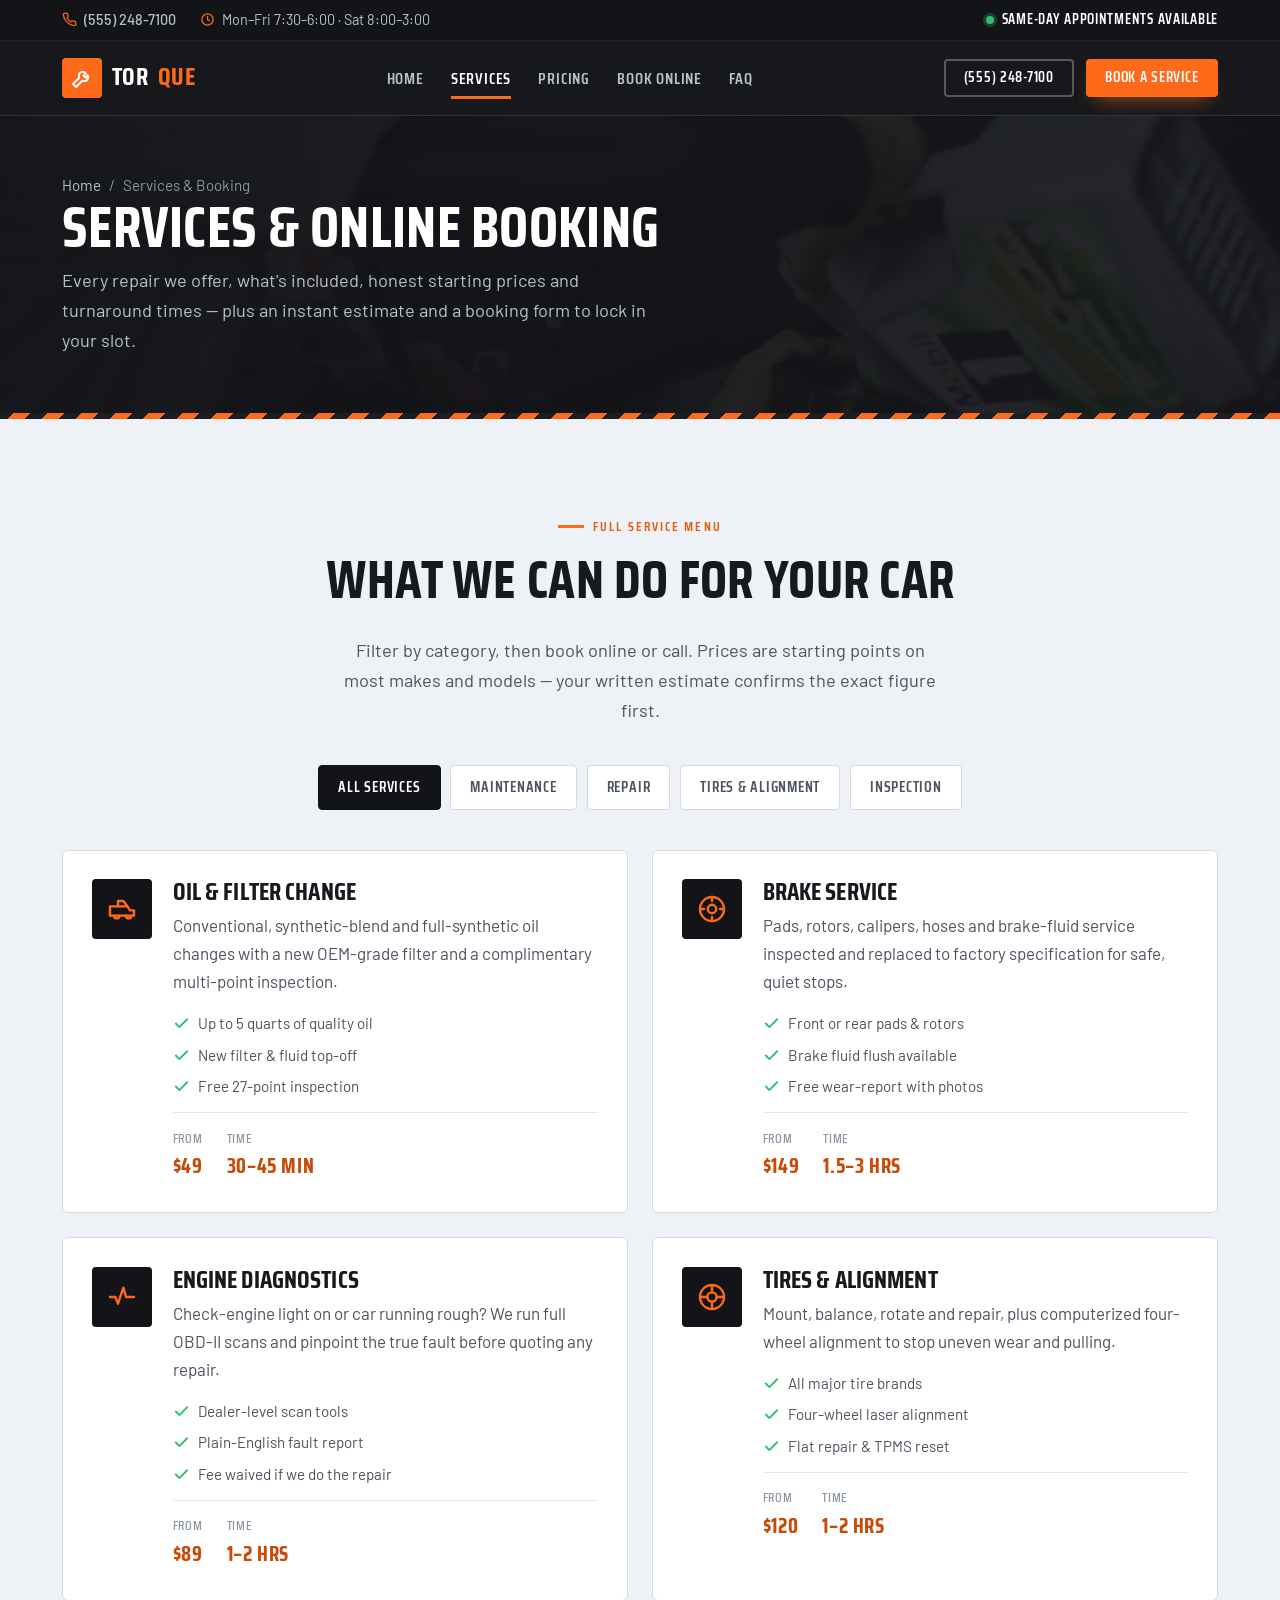
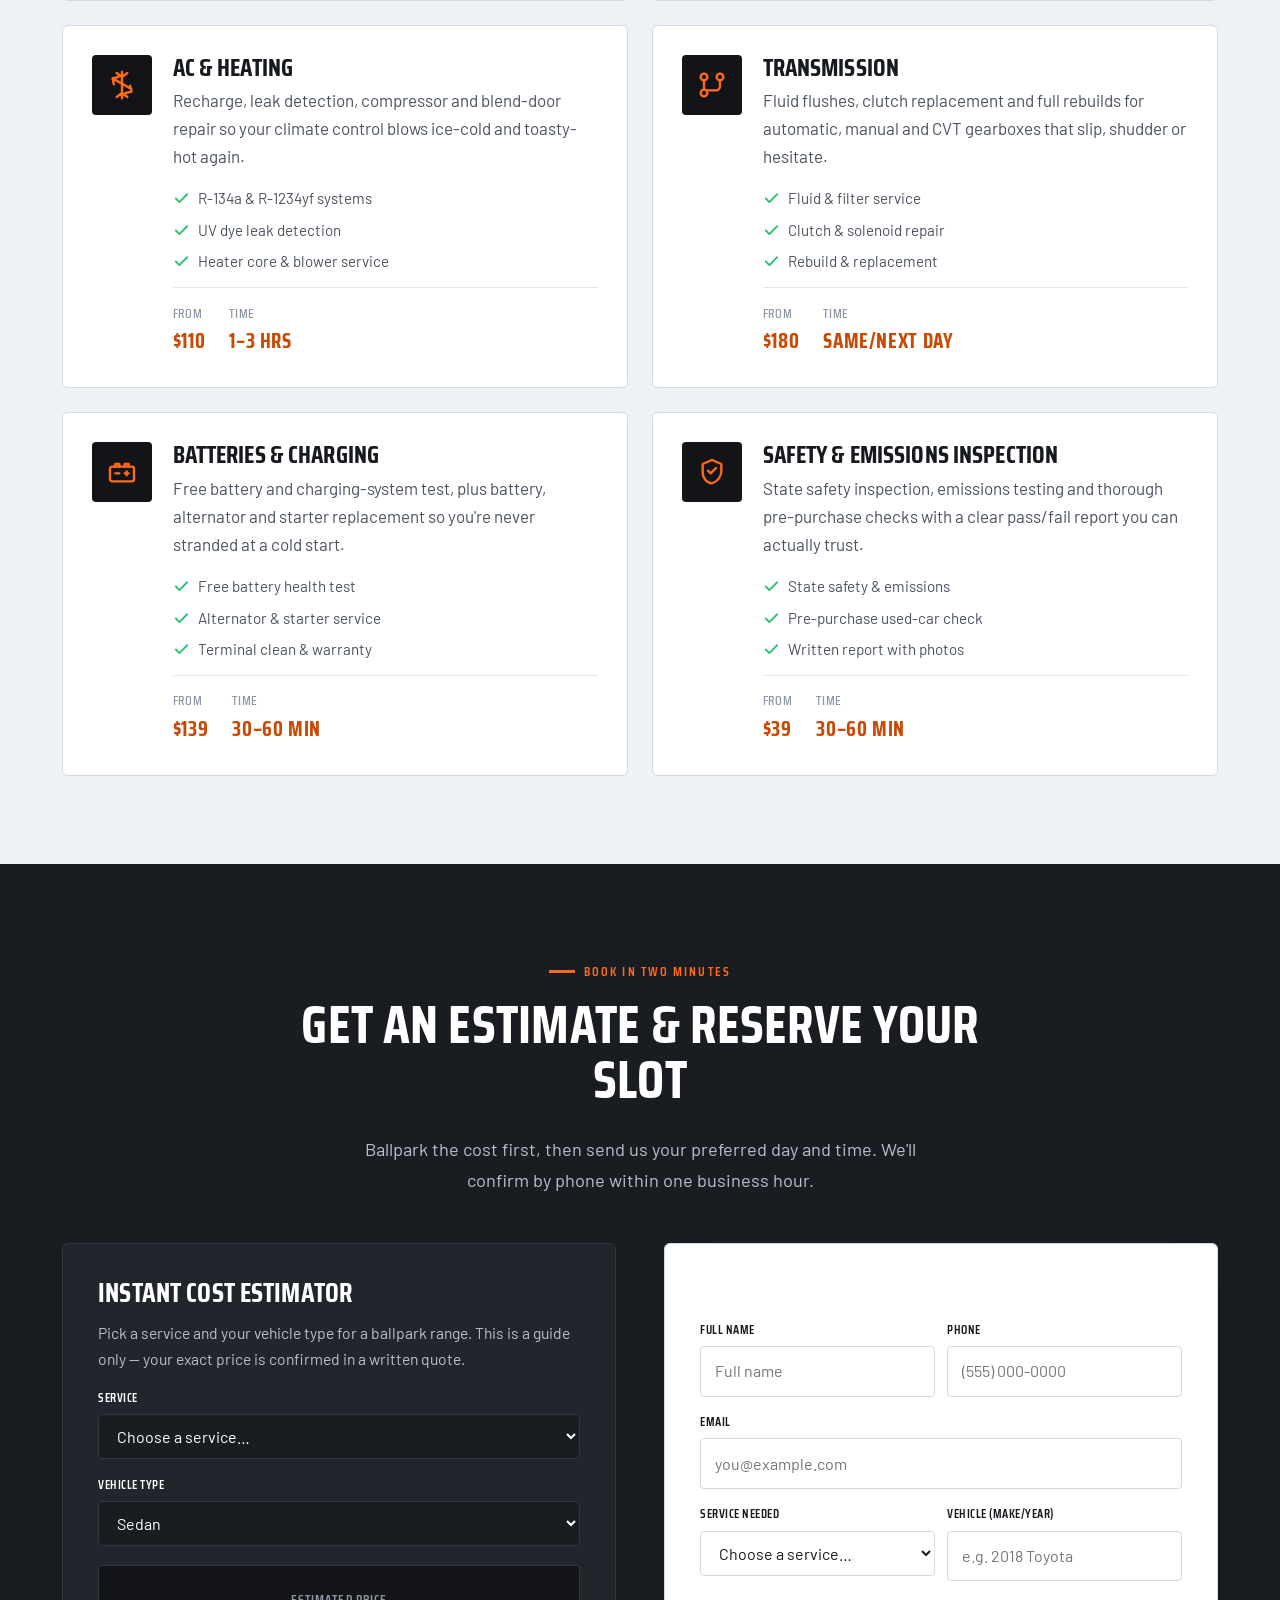
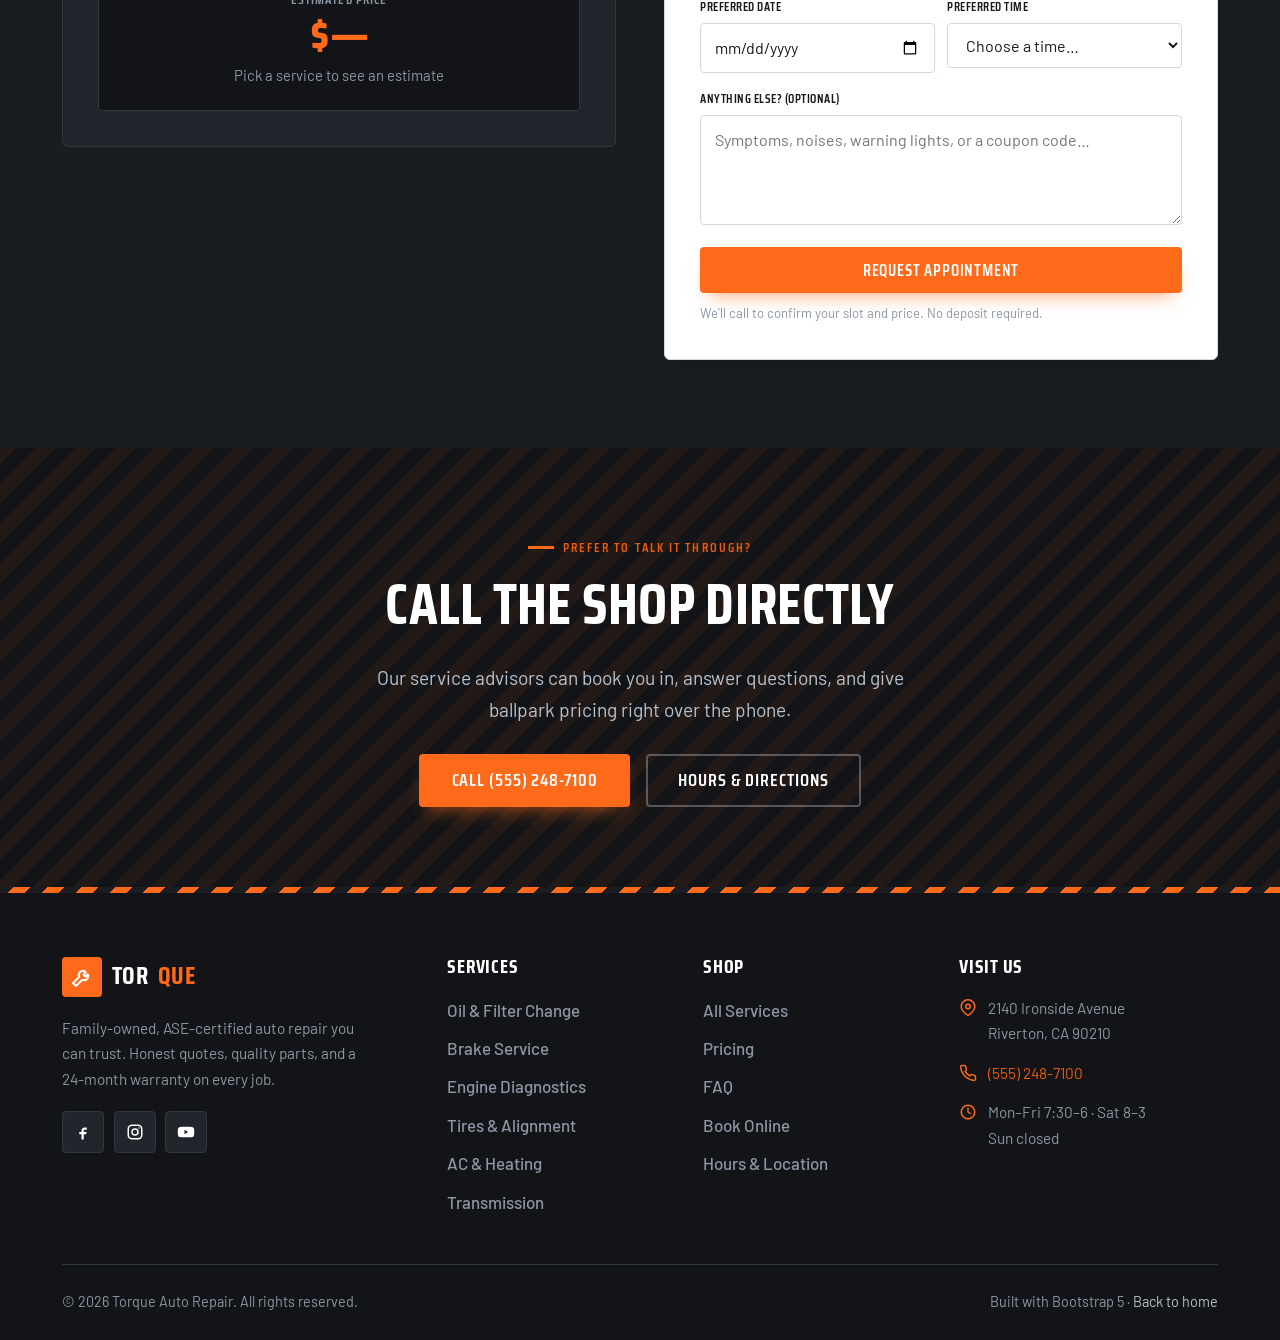
==== services.html @ 4310100d "template only" ====
<!doctype html>
<html lang="en">

<head>
  <script>document.documentElement.classList.add('js')</script>
  <meta charset="utf-8">
  <meta name="viewport" content="width=device-width, initial-scale=1">
  <title>Services &amp; Booking — Torque Auto Repair Template</title>
  <meta name="description"
    content="Detailed auto repair services, transparent starting prices and turnaround times, an instant cost estimator, and an online appointment booking form — the Torque Bootstrap 5 template services page.">
  <link rel="preconnect" href="https://fonts.googleapis.com">
  <link rel="preconnect" href="https://fonts.gstatic.com" crossorigin>
  <link
    href="https://fonts.googleapis.com/css2?family=Saira+Condensed:wght@500;600;700&family=Barlow:wght@400;500;600;700&display=swap"
    rel="stylesheet">
  <link rel="stylesheet" href="css/vendor/bootstrap.min.css">
  <link rel="stylesheet" href="css/style.css">
</head>

<body>
  <a class="tq-skip" href="#main">Skip to content</a>

  <!-- ============ TOP BAR ============ -->
  <div class="tq-topbar">
    <div class="container">
      <ul class="tq-topbar-list">
        <li>
          <svg viewBox="0 0 24 24" fill="none" stroke="currentColor" stroke-width="2" stroke-linecap="round"
            stroke-linejoin="round" aria-hidden="true">
            <path
              d="M22 16.92v3a2 2 0 0 1-2.18 2 19.79 19.79 0 0 1-8.63-3.07 19.5 19.5 0 0 1-6-6 19.79 19.79 0 0 1-3.07-8.67A2 2 0 0 1 4.11 2h3a2 2 0 0 1 2 1.72c.13.96.36 1.9.7 2.81a2 2 0 0 1-.45 2.11L8.09 9.91a16 16 0 0 0 6 6l1.27-1.27a2 2 0 0 1 2.11-.45c.9.34 1.85.57 2.81.7A2 2 0 0 1 22 16.92z" />
          </svg>
          <a href="tel:+15552487100">(555) 248-7100</a>
        </li>
        <li class="tq-topbar-hide">
          <svg viewBox="0 0 24 24" fill="none" stroke="currentColor" stroke-width="2" stroke-linecap="round"
            stroke-linejoin="round" aria-hidden="true">
            <circle cx="12" cy="12" r="9" />
            <path d="M12 7v5l3 2" />
          </svg>
          Mon–Fri 7:30–6:00 · Sat 8:00–3:00
        </li>
      </ul>
      <span class="tq-sameday"><span class="dot" aria-hidden="true"></span> Same-day appointments available</span>
    </div>
  </div>

  <!-- ============ NAVBAR ============ -->
  <header>
    <nav class="tq-nav" aria-label="Primary">
      <div class="container">
        <a class="tq-brand" href="index.html" aria-label="Torque Auto Repair — home">
          <span class="tq-brand-mark" aria-hidden="true">
            <svg viewBox="0 0 24 24" fill="none" stroke="currentColor" stroke-width="2" stroke-linecap="round"
              stroke-linejoin="round">
              <path d="M14.7 6.3a4 4 0 0 0-5.4 5.4L3 18l3 3 6.3-6.3a4 4 0 0 0 5.4-5.4l-2.3 2.3-2-2 2.3-2.3z" />
            </svg>
          </span>
          Tor<b>que</b>
        </a>

        <ul class="tq-nav-links tq-nav-desktop" role="list">
          <li><a href="index.html">Home</a></li>
          <li><a href="services.html" class="active">Services</a></li>
          <li><a href="index.html#pricing">Pricing</a></li>
          <li><a href="#book">Book Online</a></li>
          <li><a href="index.html#faq">FAQ</a></li>
        </ul>

        <div class="tq-nav-cta tq-nav-desktop">
          <a href="tel:+15552487100" class="tq-btn tq-btn--ghost tq-btn--sm">(555) 248-7100</a>
          <a href="#book" class="tq-btn tq-btn--accent tq-btn--sm">Book a Service</a>
        </div>

        <button class="tq-burger" aria-label="Open menu" aria-expanded="false" aria-controls="tqMobile">
          <span></span><span></span><span></span>
        </button>
      </div>
    </nav>
  </header>

  <div class="tq-overlay" aria-hidden="true"></div>
  <nav class="tq-mobile" id="tqMobile" aria-label="Mobile">
    <button class="tq-mobile-close" aria-label="Close menu">&times;</button>
    <a href="index.html">Home</a>
    <a href="services.html">Services</a>
    <a href="index.html#pricing">Pricing</a>
    <a href="#book">Book Online</a>
    <a href="index.html#faq">FAQ</a>
    <a href="#book" class="tq-btn tq-btn--accent tq-btn--block">Book a Service</a>
    <a href="tel:+15552487100" class="tq-btn tq-btn--ghost tq-btn--block">(555) 248-7100</a>
  </nav>

  <main id="main">

    <!-- ============ PAGE BANNER ============ -->
    <section class="tq-banner">
      <div class="tq-banner-bg">
        <img src="img/banner-bay.jpg" alt="Row of cars raised on hydraulic lifts inside a busy auto repair service bay"
          width="1600" height="620" fetchpriority="high">
      </div>
      <div class="container">
        <nav class="tq-crumbs" aria-label="Breadcrumb">
          <a href="index.html">Home</a> <span aria-hidden="true">/</span> <span>Services &amp; Booking</span>
        </nav>
        <h1>Services &amp; online booking</h1>
        <p class="tq-lead" style="color:var(--tq-steel-2);margin:0;">Every repair we offer, what's included, honest
          starting prices and turnaround times — plus an instant estimate and a booking form to lock in your slot.</p>
      </div>
    </section>
    <div class="tq-hazard-thin" role="presentation"></div>

    <!-- ============ DETAILED SERVICES ============ -->
    <section class="tq-section tq-light">
      <div class="container">
        <div class="tq-shead tq-shead--center tq-reveal" style="margin-bottom:2.5rem;">
          <span class="tq-eyebrow tq-eyebrow--center">Full service menu</span>
          <h2 class="tq-h2">What we can do for your car</h2>
          <p class="tq-lead" style="margin-inline:auto;">Filter by category, then book online or call. Prices are
            starting points on most makes and models — your written estimate confirms the exact figure first.</p>
        </div>

        <!-- Filter tabs -->
        <div class="tq-filter" data-filter role="tablist" aria-label="Filter services by category">
          <button class="tq-filter-btn active" data-cat="all" aria-pressed="true">All services</button>
          <button class="tq-filter-btn" data-cat="maintenance" aria-pressed="false">Maintenance</button>
          <button class="tq-filter-btn" data-cat="repair" aria-pressed="false">Repair</button>
          <button class="tq-filter-btn" data-cat="tires" aria-pressed="false">Tires &amp; alignment</button>
          <button class="tq-filter-btn" data-cat="inspection" aria-pressed="false">Inspection</button>
        </div>

        <div class="tq-svc-detail">
          <!-- Oil change -->
          <article class="tq-svc-detail-card tq-service-item tq-reveal" data-cat="maintenance">
            <div class="ico"><svg viewBox="0 0 24 24" fill="none" stroke="currentColor" stroke-width="1.8"
                stroke-linecap="round" stroke-linejoin="round" aria-hidden="true">
                <path d="M3 10h13l2 3h3v4H3z" />
                <path d="M6 17a2 2 0 1 0 4 0M15 17a2 2 0 1 0 4 0" />
                <path d="M9 10V6h4l3 4" />
              </svg></div>
            <div>
              <h3>Oil &amp; Filter Change</h3>
              <p>Conventional, synthetic-blend and full-synthetic oil changes with a new OEM-grade filter and a
                complimentary multi-point inspection.</p>
              <ul>
                <li><svg viewBox="0 0 24 24" fill="none" stroke="currentColor" stroke-width="2.6" stroke-linecap="round"
                    stroke-linejoin="round" aria-hidden="true">
                    <path d="M20 6 9 17l-5-5" />
                  </svg>Up to 5 quarts of quality oil</li>
                <li><svg viewBox="0 0 24 24" fill="none" stroke="currentColor" stroke-width="2.6" stroke-linecap="round"
                    stroke-linejoin="round" aria-hidden="true">
                    <path d="M20 6 9 17l-5-5" />
                  </svg>New filter &amp; fluid top-off</li>
                <li><svg viewBox="0 0 24 24" fill="none" stroke="currentColor" stroke-width="2.6" stroke-linecap="round"
                    stroke-linejoin="round" aria-hidden="true">
                    <path d="M20 6 9 17l-5-5" />
                  </svg>Free 27-point inspection</li>
              </ul>
              <div class="tq-svc-meta">
                <div>From <b>$49</b></div>
                <div>Time <b>30–45 min</b></div>
              </div>
            </div>
          </article>

          <!-- Brakes -->
          <article class="tq-svc-detail-card tq-service-item tq-reveal d1" data-cat="repair">
            <div class="ico"><svg viewBox="0 0 24 24" fill="none" stroke="currentColor" stroke-width="1.8"
                stroke-linecap="round" stroke-linejoin="round" aria-hidden="true">
                <circle cx="12" cy="12" r="9" />
                <circle cx="12" cy="12" r="3.2" />
                <path d="M12 3v3M12 18v3M3 12h3M18 12h3" />
              </svg></div>
            <div>
              <h3>Brake Service</h3>
              <p>Pads, rotors, calipers, hoses and brake-fluid service inspected and replaced to factory specification
                for safe, quiet stops.</p>
              <ul>
                <li><svg viewBox="0 0 24 24" fill="none" stroke="currentColor" stroke-width="2.6" stroke-linecap="round"
                    stroke-linejoin="round" aria-hidden="true">
                    <path d="M20 6 9 17l-5-5" />
                  </svg>Front or rear pads &amp; rotors</li>
                <li><svg viewBox="0 0 24 24" fill="none" stroke="currentColor" stroke-width="2.6" stroke-linecap="round"
                    stroke-linejoin="round" aria-hidden="true">
                    <path d="M20 6 9 17l-5-5" />
                  </svg>Brake fluid flush available</li>
                <li><svg viewBox="0 0 24 24" fill="none" stroke="currentColor" stroke-width="2.6" stroke-linecap="round"
                    stroke-linejoin="round" aria-hidden="true">
                    <path d="M20 6 9 17l-5-5" />
                  </svg>Free wear-report with photos</li>
              </ul>
              <div class="tq-svc-meta">
                <div>From <b>$149</b></div>
                <div>Time <b>1.5–3 hrs</b></div>
              </div>
            </div>
          </article>

          <!-- Diagnostics -->
          <article class="tq-svc-detail-card tq-service-item tq-reveal d2" data-cat="repair">
            <div class="ico"><svg viewBox="0 0 24 24" fill="none" stroke="currentColor" stroke-width="1.8"
                stroke-linecap="round" stroke-linejoin="round" aria-hidden="true">
                <path d="M3 12h4l2 5 4-12 2 7h6" />
              </svg></div>
            <div>
              <h3>Engine Diagnostics</h3>
              <p>Check-engine light on or car running rough? We run full OBD-II scans and pinpoint the true fault before
                quoting any repair.</p>
              <ul>
                <li><svg viewBox="0 0 24 24" fill="none" stroke="currentColor" stroke-width="2.6" stroke-linecap="round"
                    stroke-linejoin="round" aria-hidden="true">
                    <path d="M20 6 9 17l-5-5" />
                  </svg>Dealer-level scan tools</li>
                <li><svg viewBox="0 0 24 24" fill="none" stroke="currentColor" stroke-width="2.6" stroke-linecap="round"
                    stroke-linejoin="round" aria-hidden="true">
                    <path d="M20 6 9 17l-5-5" />
                  </svg>Plain-English fault report</li>
                <li><svg viewBox="0 0 24 24" fill="none" stroke="currentColor" stroke-width="2.6" stroke-linecap="round"
                    stroke-linejoin="round" aria-hidden="true">
                    <path d="M20 6 9 17l-5-5" />
                  </svg>Fee waived if we do the repair</li>
              </ul>
              <div class="tq-svc-meta">
                <div>From <b>$89</b></div>
                <div>Time <b>1–2 hrs</b></div>
              </div>
            </div>
          </article>

          <!-- Tires -->
          <article class="tq-svc-detail-card tq-service-item tq-reveal d3" data-cat="tires">
            <div class="ico"><svg viewBox="0 0 24 24" fill="none" stroke="currentColor" stroke-width="1.8"
                stroke-linecap="round" stroke-linejoin="round" aria-hidden="true">
                <circle cx="12" cy="12" r="9" />
                <circle cx="12" cy="12" r="3.5" />
                <path d="M12 3.5v5M12 15.5v5M3.5 12h5M15.5 12h5" />
              </svg></div>
            <div>
              <h3>Tires &amp; Alignment</h3>
              <p>Mount, balance, rotate and repair, plus computerized four-wheel alignment to stop uneven wear and
                pulling.</p>
              <ul>
                <li><svg viewBox="0 0 24 24" fill="none" stroke="currentColor" stroke-width="2.6" stroke-linecap="round"
                    stroke-linejoin="round" aria-hidden="true">
                    <path d="M20 6 9 17l-5-5" />
                  </svg>All major tire brands</li>
                <li><svg viewBox="0 0 24 24" fill="none" stroke="currentColor" stroke-width="2.6" stroke-linecap="round"
                    stroke-linejoin="round" aria-hidden="true">
                    <path d="M20 6 9 17l-5-5" />
                  </svg>Four-wheel laser alignment</li>
                <li><svg viewBox="0 0 24 24" fill="none" stroke="currentColor" stroke-width="2.6" stroke-linecap="round"
                    stroke-linejoin="round" aria-hidden="true">
                    <path d="M20 6 9 17l-5-5" />
                  </svg>Flat repair &amp; TPMS reset</li>
              </ul>
              <div class="tq-svc-meta">
                <div>From <b>$120</b></div>
                <div>Time <b>1–2 hrs</b></div>
              </div>
            </div>
          </article>

          <!-- AC -->
          <article class="tq-svc-detail-card tq-service-item tq-reveal" data-cat="repair">
            <div class="ico"><svg viewBox="0 0 24 24" fill="none" stroke="currentColor" stroke-width="1.8"
                stroke-linecap="round" stroke-linejoin="round" aria-hidden="true">
                <path
                  d="M12 2v20M12 6l4-3M12 6L8 3M12 18l4 3M12 18l-4 3M4.9 7l14.2 8M4.9 7l1 4.5M4.9 7l4.4-1M19.1 17l-1-4.5M19.1 17l-4.4 1" />
              </svg></div>
            <div>
              <h3>AC &amp; Heating</h3>
              <p>Recharge, leak detection, compressor and blend-door repair so your climate control blows ice-cold and
                toasty-hot again.</p>
              <ul>
                <li><svg viewBox="0 0 24 24" fill="none" stroke="currentColor" stroke-width="2.6" stroke-linecap="round"
                    stroke-linejoin="round" aria-hidden="true">
                    <path d="M20 6 9 17l-5-5" />
                  </svg>R-134a &amp; R-1234yf systems</li>
                <li><svg viewBox="0 0 24 24" fill="none" stroke="currentColor" stroke-width="2.6" stroke-linecap="round"
                    stroke-linejoin="round" aria-hidden="true">
                    <path d="M20 6 9 17l-5-5" />
                  </svg>UV dye leak detection</li>
                <li><svg viewBox="0 0 24 24" fill="none" stroke="currentColor" stroke-width="2.6" stroke-linecap="round"
                    stroke-linejoin="round" aria-hidden="true">
                    <path d="M20 6 9 17l-5-5" />
                  </svg>Heater core &amp; blower service</li>
              </ul>
              <div class="tq-svc-meta">
                <div>From <b>$110</b></div>
                <div>Time <b>1–3 hrs</b></div>
              </div>
            </div>
          </article>

          <!-- Transmission -->
          <article class="tq-svc-detail-card tq-service-item tq-reveal d1" data-cat="repair">
            <div class="ico"><svg viewBox="0 0 24 24" fill="none" stroke="currentColor" stroke-width="1.8"
                stroke-linecap="round" stroke-linejoin="round" aria-hidden="true">
                <circle cx="6" cy="6" r="2.5" />
                <circle cx="18" cy="6" r="2.5" />
                <circle cx="6" cy="18" r="2.5" />
                <path d="M6 8.5v7M18 8.5V13a3 3 0 0 1-3 3H8.5" />
              </svg></div>
            <div>
              <h3>Transmission</h3>
              <p>Fluid flushes, clutch replacement and full rebuilds for automatic, manual and CVT gearboxes that slip,
                shudder or hesitate.</p>
              <ul>
                <li><svg viewBox="0 0 24 24" fill="none" stroke="currentColor" stroke-width="2.6" stroke-linecap="round"
                    stroke-linejoin="round" aria-hidden="true">
                    <path d="M20 6 9 17l-5-5" />
                  </svg>Fluid &amp; filter service</li>
                <li><svg viewBox="0 0 24 24" fill="none" stroke="currentColor" stroke-width="2.6" stroke-linecap="round"
                    stroke-linejoin="round" aria-hidden="true">
                    <path d="M20 6 9 17l-5-5" />
                  </svg>Clutch &amp; solenoid repair</li>
                <li><svg viewBox="0 0 24 24" fill="none" stroke="currentColor" stroke-width="2.6" stroke-linecap="round"
                    stroke-linejoin="round" aria-hidden="true">
                    <path d="M20 6 9 17l-5-5" />
                  </svg>Rebuild &amp; replacement</li>
              </ul>
              <div class="tq-svc-meta">
                <div>From <b>$180</b></div>
                <div>Time <b>Same/next day</b></div>
              </div>
            </div>
          </article>

          <!-- Batteries -->
          <article class="tq-svc-detail-card tq-service-item tq-reveal d2" data-cat="maintenance">
            <div class="ico"><svg viewBox="0 0 24 24" fill="none" stroke="currentColor" stroke-width="1.8"
                stroke-linecap="round" stroke-linejoin="round" aria-hidden="true">
                <rect x="3" y="8" width="18" height="11" rx="1.5" />
                <path d="M7 8V6h3v2M14 8V6h3v2M7 13h3M15.5 11.5v3M14 13h3" />
              </svg></div>
            <div>
              <h3>Batteries &amp; Charging</h3>
              <p>Free battery and charging-system test, plus battery, alternator and starter replacement so you're never
                stranded at a cold start.</p>
              <ul>
                <li><svg viewBox="0 0 24 24" fill="none" stroke="currentColor" stroke-width="2.6" stroke-linecap="round"
                    stroke-linejoin="round" aria-hidden="true">
                    <path d="M20 6 9 17l-5-5" />
                  </svg>Free battery health test</li>
                <li><svg viewBox="0 0 24 24" fill="none" stroke="currentColor" stroke-width="2.6" stroke-linecap="round"
                    stroke-linejoin="round" aria-hidden="true">
                    <path d="M20 6 9 17l-5-5" />
                  </svg>Alternator &amp; starter service</li>
                <li><svg viewBox="0 0 24 24" fill="none" stroke="currentColor" stroke-width="2.6" stroke-linecap="round"
                    stroke-linejoin="round" aria-hidden="true">
                    <path d="M20 6 9 17l-5-5" />
                  </svg>Terminal clean &amp; warranty</li>
              </ul>
              <div class="tq-svc-meta">
                <div>From <b>$139</b></div>
                <div>Time <b>30–60 min</b></div>
              </div>
            </div>
          </article>

          <!-- Inspection -->
          <article class="tq-svc-detail-card tq-service-item tq-reveal d3" data-cat="inspection">
            <div class="ico"><svg viewBox="0 0 24 24" fill="none" stroke="currentColor" stroke-width="1.8"
                stroke-linecap="round" stroke-linejoin="round" aria-hidden="true">
                <path d="M9 11l2 2 4-4" />
                <path d="M12 3l7 3v5c0 4.5-3 8.3-7 9.5C8 20.3 5 16.5 5 12V6z" />
              </svg></div>
            <div>
              <h3>Safety &amp; Emissions Inspection</h3>
              <p>State safety inspection, emissions testing and thorough pre-purchase checks with a clear pass/fail
                report you can actually trust.</p>
              <ul>
                <li><svg viewBox="0 0 24 24" fill="none" stroke="currentColor" stroke-width="2.6" stroke-linecap="round"
                    stroke-linejoin="round" aria-hidden="true">
                    <path d="M20 6 9 17l-5-5" />
                  </svg>State safety &amp; emissions</li>
                <li><svg viewBox="0 0 24 24" fill="none" stroke="currentColor" stroke-width="2.6" stroke-linecap="round"
                    stroke-linejoin="round" aria-hidden="true">
                    <path d="M20 6 9 17l-5-5" />
                  </svg>Pre-purchase used-car check</li>
                <li><svg viewBox="0 0 24 24" fill="none" stroke="currentColor" stroke-width="2.6" stroke-linecap="round"
                    stroke-linejoin="round" aria-hidden="true">
                    <path d="M20 6 9 17l-5-5" />
                  </svg>Written report with photos</li>
              </ul>
              <div class="tq-svc-meta">
                <div>From <b>$39</b></div>
                <div>Time <b>30–60 min</b></div>
              </div>
            </div>
          </article>
        </div>
      </div>
    </section>

    <!-- ============ BOOKING + ESTIMATOR ============ -->
    <section class="tq-section tq-dark tq-carbon" id="book">
      <div class="container">
        <div class="tq-shead tq-shead--center tq-reveal" style="margin-bottom:3rem;">
          <span class="tq-eyebrow tq-eyebrow--center">Book in two minutes</span>
          <h2 class="tq-h2">Get an estimate &amp; reserve your slot</h2>
          <p class="tq-lead" style="margin-inline:auto;">Ballpark the cost first, then send us your preferred day and
            time. We'll confirm by phone within one business hour.</p>
        </div>

        <div class="tq-visit-grid" style="align-items:start;">
          <!-- Estimator -->
          <div class="tq-estimator tq-reveal" data-estimator>
            <h3 style="color:#fff;font-size:1.7rem;margin-top:0;">Instant cost estimator</h3>
            <p style="color:var(--tq-steel-2);font-size:.98rem;">Pick a service and your vehicle type for a ballpark
              range. This is a guide only — your exact price is confirmed in a written quote.</p>
            <div class="tq-field">
              <label for="est_service">Service</label>
              <select id="est_service" name="est_service">
                <option value="">Choose a service…</option>
                <option value="oil">Oil &amp; filter change</option>
                <option value="brakes">Brake service</option>
                <option value="diagnostics">Engine diagnostics</option>
                <option value="tires">Tires &amp; alignment</option>
                <option value="ac">AC &amp; heating</option>
                <option value="transmission">Transmission</option>
                <option value="battery">Battery &amp; charging</option>
                <option value="inspection">Safety inspection</option>
              </select>
            </div>
            <div class="tq-field">
              <label for="est_vehicle">Vehicle type</label>
              <select id="est_vehicle" name="est_vehicle">
                <option value="compact">Compact car</option>
                <option value="sedan" selected>Sedan</option>
                <option value="suv">SUV / crossover</option>
                <option value="truck">Truck / van</option>
                <option value="luxury">Luxury / European</option>
              </select>
            </div>
            <div class="tq-estimate-out" data-estimate-out aria-live="polite">
              <div class="lbl">Estimated price</div>
              <div class="val">$—</div>
              <small>Pick a service to see an estimate</small>
            </div>
          </div>

          <!-- Booking form -->
          <div class="tq-book-card tq-reveal d1">
            <h3 style="font-size:1.7rem;margin-top:0;">Request an appointment</h3>
            <form data-validate aria-label="Appointment booking">
              <div class="tq-field-row">
                <div class="tq-field">
                  <label for="b-name">Full name</label>
                  <input id="b-name" name="name" type="text" placeholder="Full name" required>
                  <span class="err">Please enter your name.</span>
                </div>
                <div class="tq-field">
                  <label for="b-phone">Phone</label>
                  <input id="b-phone" name="phone" type="tel" placeholder="(555) 000-0000" required>
                  <span class="err">Enter a valid phone number.</span>
                </div>
              </div>
              <div class="tq-field">
                <label for="b-email">Email</label>
                <input id="b-email" name="email" type="email" placeholder="you@example.com" required>
                <span class="err">Enter a valid email.</span>
              </div>
              <div class="tq-field-row">
                <div class="tq-field">
                  <label for="b-service">Service needed</label>
                  <select id="b-service" name="service" required>
                    <option value="">Choose a service…</option>
                    <option>Oil &amp; filter change</option>
                    <option>Brake service</option>
                    <option>Engine diagnostics</option>
                    <option>Tires &amp; alignment</option>
                    <option>AC &amp; heating</option>
                    <option>Transmission</option>
                    <option>Battery &amp; charging</option>
                    <option>Safety inspection</option>
                    <option>Other / not sure</option>
                  </select>
                  <span class="err">Please pick a service.</span>
                </div>
                <div class="tq-field">
                  <label for="b-vehicle">Vehicle (make/year)</label>
                  <input id="b-vehicle" name="vehicle" type="text" placeholder="e.g. 2018 Toyota" required>
                  <span class="err">Enter your vehicle.</span>
                </div>
              </div>
              <div class="tq-field-row">
                <div class="tq-field">
                  <label for="b-date">Preferred date</label>
                  <input id="b-date" name="date" type="date" required>
                  <span class="err">Choose a date.</span>
                </div>
                <div class="tq-field">
                  <label for="b-time">Preferred time</label>
                  <select id="b-time" name="time" required>
                    <option value="">Choose a time…</option>
                    <option>Morning (7:30–11:00)</option>
                    <option>Midday (11:00–2:00)</option>
                    <option>Afternoon (2:00–6:00)</option>
                    <option>Saturday (8:00–3:00)</option>
                  </select>
                  <span class="err">Choose a time.</span>
                </div>
              </div>
              <div class="tq-field">
                <label for="b-notes">Anything else? (optional)</label>
                <textarea id="b-notes" name="notes"
                  placeholder="Symptoms, noises, warning lights, or a coupon code…"></textarea>
              </div>
              <button type="submit" class="tq-btn tq-btn--accent tq-btn--block">Request appointment</button>
              <p class="tq-form-note">We'll call to confirm your slot and price. No deposit required.</p>
              <div class="tq-form-success">Thanks — your appointment request is in! A service advisor will call you
                within one business hour to confirm the day, time, and quote.</div>
            </form>
          </div>
        </div>
      </div>
    </section>

    <!-- ============ CTA BAND ============ -->
    <section class="tq-cta tq-hazard">
      <div
        style="position:absolute;inset:0;background:linear-gradient(rgba(18,20,23,.93),rgba(18,20,23,.93));z-index:1;">
      </div>
      <div class="container">
        <span class="tq-eyebrow tq-eyebrow--center">Prefer to talk it through?</span>
        <h2>Call the shop directly</h2>
        <p>Our service advisors can book you in, answer questions, and give ballpark pricing right over the phone.</p>
        <div class="tq-cta-actions">
          <a href="tel:+15552487100" class="tq-btn tq-btn--accent tq-btn--lg">Call (555) 248-7100</a>
          <a href="index.html#visit" class="tq-btn tq-btn--ghost tq-btn--lg">Hours &amp; directions</a>
        </div>
      </div>
    </section>

  </main>

  <!-- ============ FOOTER ============ -->
  <div class="tq-hazard-thin" role="presentation"></div>
  <footer class="tq-footer">
    <div class="container">
      <div class="tq-footer-grid">
        <div>
          <a class="tq-brand" href="index.html" aria-label="Torque Auto Repair — home">
            <span class="tq-brand-mark" aria-hidden="true">
              <svg viewBox="0 0 24 24" fill="none" stroke="currentColor" stroke-width="2" stroke-linecap="round"
                stroke-linejoin="round">
                <path d="M14.7 6.3a4 4 0 0 0-5.4 5.4L3 18l3 3 6.3-6.3a4 4 0 0 0 5.4-5.4l-2.3 2.3-2-2 2.3-2.3z" />
              </svg>
            </span>
            Tor<b>que</b>
          </a>
          <p class="tq-footer-about">Family-owned, ASE-certified auto repair you can trust. Honest quotes, quality
            parts, and a 24-month warranty on every job.</p>
          <div class="tq-footer-social">
            <a href="#" aria-label="Torque on Facebook"><svg viewBox="0 0 24 24" fill="currentColor" aria-hidden="true">
                <path d="M14 9h3V6h-3c-2.2 0-4 1.8-4 4v2H7v3h3v7h3v-7h3l1-3h-4v-2c0-.6.4-1 1-1z" />
              </svg></a>
            <a href="#" aria-label="Torque on Instagram"><svg viewBox="0 0 24 24" fill="none" stroke="currentColor"
                stroke-width="2" aria-hidden="true">
                <rect x="3" y="3" width="18" height="18" rx="5" />
                <circle cx="12" cy="12" r="4" />
                <circle cx="17.5" cy="6.5" r="1" fill="currentColor" stroke="none" />
              </svg></a>
            <a href="#" aria-label="Torque on YouTube"><svg viewBox="0 0 24 24" fill="currentColor" aria-hidden="true">
                <path
                  d="M23 12s0-3.2-.4-4.7a2.5 2.5 0 0 0-1.8-1.8C19.3 5 12 5 12 5s-7.3 0-8.8.5A2.5 2.5 0 0 0 1.4 7.3C1 8.8 1 12 1 12s0 3.2.4 4.7a2.5 2.5 0 0 0 1.8 1.8C4.7 19 12 19 12 19s7.3 0 8.8-.5a2.5 2.5 0 0 0 1.8-1.8C23 15.2 23 12 23 12zM10 15V9l5 3z" />
              </svg></a>
          </div>
        </div>

        <div>
          <h5>Services</h5>
          <ul class="tq-footer-links">
            <li><a href="services.html">Oil &amp; Filter Change</a></li>
            <li><a href="services.html">Brake Service</a></li>
            <li><a href="services.html">Engine Diagnostics</a></li>
            <li><a href="services.html">Tires &amp; Alignment</a></li>
            <li><a href="services.html">AC &amp; Heating</a></li>
            <li><a href="services.html">Transmission</a></li>
          </ul>
        </div>

        <div>
          <h5>Shop</h5>
          <ul class="tq-footer-links">
            <li><a href="index.html#services">All Services</a></li>
            <li><a href="index.html#pricing">Pricing</a></li>
            <li><a href="index.html#faq">FAQ</a></li>
            <li><a href="#book">Book Online</a></li>
            <li><a href="index.html#visit">Hours &amp; Location</a></li>
          </ul>
        </div>

        <div>
          <h5>Visit us</h5>
          <ul class="tq-footer-contact">
            <li>
              <svg viewBox="0 0 24 24" fill="none" stroke="currentColor" stroke-width="2" stroke-linecap="round"
                stroke-linejoin="round" aria-hidden="true">
                <path d="M21 10c0 6-9 12-9 12s-9-6-9-12a9 9 0 0 1 18 0z" />
                <circle cx="12" cy="10" r="3" />
              </svg>
              <span>2140 Ironside Avenue<br>Riverton, CA 90210</span>
            </li>
            <li>
              <svg viewBox="0 0 24 24" fill="none" stroke="currentColor" stroke-width="2" stroke-linecap="round"
                stroke-linejoin="round" aria-hidden="true">
                <path
                  d="M22 16.92v3a2 2 0 0 1-2.18 2 19.79 19.79 0 0 1-8.63-3.07 19.5 19.5 0 0 1-6-6 19.79 19.79 0 0 1-3.07-8.67A2 2 0 0 1 4.11 2h3a2 2 0 0 1 2 1.72c.13.96.36 1.9.7 2.81a2 2 0 0 1-.45 2.11L8.09 9.91a16 16 0 0 0 6 6l1.27-1.27a2 2 0 0 1 2.11-.45c.9.34 1.85.57 2.81.7A2 2 0 0 1 22 16.92z" />
              </svg>
              <span><a href="tel:+15552487100">(555) 248-7100</a></span>
            </li>
            <li>
              <svg viewBox="0 0 24 24" fill="none" stroke="currentColor" stroke-width="2" stroke-linecap="round"
                stroke-linejoin="round" aria-hidden="true">
                <circle cx="12" cy="12" r="9" />
                <path d="M12 7v5l3 2" />
              </svg>
              <span>Mon–Fri 7:30–6 · Sat 8–3<br>Sun closed</span>
            </li>
          </ul>
        </div>
      </div>

      <div class="tq-footer-bottom">
        <p style="margin:0;">&copy; 2026 Torque Auto Repair. All rights reserved.</p>
        <p style="margin:0;">Built with Bootstrap 5 · <a href="index.html">Back to home</a></p>
      </div>
    </div>
  </footer>

  <script src="js/vendor/bootstrap.bundle.min.js"></script>
  <script src="js/main.js"></script>
</body>

</html>
---- css/style.css ----
/* =====================================================================
   TORQUE — Free Bootstrap 5 template for auto repair shops & mechanics
   Custom design layer. Palette: charcoal/graphite + safety-orange.
   Type: Saira Condensed (display) + Barlow (body).
   ===================================================================== */

:root {
  /* Charcoal / graphite base */
  --tq-ink: #121417;
  /* near-black base */
  --tq-graphite: #191C21;
  /* dark surface */
  --tq-graphite-2: #21252C;
  /* dark card */
  --tq-graphite-3: #2A2F37;
  /* raised dark */
  --tq-line-dark: #31363F;
  /* dark borders */

  /* Steel neutrals */
  --tq-steel: #8C96A4;
  /* muted text on dark */
  --tq-steel-2: #B9C1CC;
  /* secondary on dark */
  --tq-paper: #EEF1F5;
  /* light section bg */
  --tq-paper-2: #E2E7EE;
  /* light alt / borders */
  --tq-line: #D3DAE3;
  /* light borders */
  --tq-white: #FFFFFF;

  /* Text on light */
  --tq-body: #4B535F;
  /* body copy on light */
  --tq-heading: #16191D;
  /* headings on light */

  /* Accent — safety orange (committed) */
  --tq-orange: #FF6A1A;
  --tq-orange-600: #EA5A0B;
  --tq-orange-700: #C94A05;
  --tq-orange-soft: #FFE7D6;

  --tq-green: #2FBF71;
  /* checks / open */
  --tq-radius: 4px;
  /* deliberately sharp, mechanical */
  --tq-radius-lg: 6px;
  --tq-shadow: 0 18px 40px -22px rgba(9, 11, 14, .55);
  --tq-shadow-sm: 0 8px 22px -14px rgba(9, 11, 14, .45);

  --tq-display: "Saira Condensed", "Arial Narrow", sans-serif;
  --tq-body-font: "Barlow", system-ui, -apple-system, "Segoe UI", sans-serif;
}

/* ---------------- Base ---------------- */
* {
  box-sizing: border-box;
}

html {
  scroll-behavior: smooth;
}

@media (prefers-reduced-motion: reduce) {
  html {
    scroll-behavior: auto;
  }
}

body {
  margin: 0;
  font-family: var(--tq-body-font);
  font-size: 1.0625rem;
  line-height: 1.65;
  color: var(--tq-body);
  background: var(--tq-white);
  -webkit-font-smoothing: antialiased;
  text-rendering: optimizeLegibility;
}

h1, h2, h3, h4, h5, .tq-display {
  font-family: var(--tq-display);
  font-weight: 700;
  line-height: 1.02;
  letter-spacing: .005em;
  color: var(--tq-heading);
  text-transform: uppercase;
  margin: 0 0 .5em;
}

p {
  margin: 0 0 1rem;
}

a {
  color: var(--tq-orange-600);
  text-decoration: none;
}

a:hover {
  color: var(--tq-orange-700);
}

img {
  max-width: 100%;
  height: auto;
  display: block;
}

.container {
  max-width: 1180px;
}

/* Accessibility */
.tq-skip {
  position: absolute;
  left: 12px;
  top: -60px;
  z-index: 2000;
  background: var(--tq-orange);
  color: #fff;
  font-weight: 700;
  padding: .6rem 1rem;
  border-radius: var(--tq-radius);
  font-family: var(--tq-display);
  text-transform: uppercase;
  letter-spacing: .04em;
  transition: top .2s ease;
}

.tq-skip:focus {
  top: 12px;
  color: #fff;
}

:focus-visible {
  outline: 3px solid var(--tq-orange);
  outline-offset: 2px;
}

.tq-sr {
  position: absolute;
  width: 1px;
  height: 1px;
  padding: 0;
  margin: -1px;
  overflow: hidden;
  clip: rect(0, 0, 0, 0);
  white-space: nowrap;
  border: 0;
}

/* Hazard stripe helper */
.tq-hazard {
  background-image: repeating-linear-gradient(-45deg,
      var(--tq-orange) 0, var(--tq-orange) 14px,
      var(--tq-ink) 14px, var(--tq-ink) 28px);
}

.tq-hazard-thin {
  height: 6px;
  background-image: repeating-linear-gradient(-45deg,
      var(--tq-orange) 0, var(--tq-orange) 12px,
      #1b1d21 12px, #1b1d21 24px);
}

/* Carbon / diagonal texture for dark sections */
.tq-carbon {
  background-color: var(--tq-ink);
  background-image:
    linear-gradient(135deg, rgba(255, 255, 255, .018) 25%, transparent 25%, transparent 50%, rgba(255, 255, 255, .018) 50%, rgba(255, 255, 255, .018) 75%, transparent 75%);
  background-size: 8px 8px;
}

/* ---------------- Sections ---------------- */
.tq-section {
  padding: 5.5rem 0;
}

.tq-section--tight {
  padding: 4rem 0;
}

.tq-dark {
  background: var(--tq-graphite);
  color: var(--tq-steel-2);
}

.tq-dark h2, .tq-dark h3, .tq-dark h4 {
  color: #fff;
}

.tq-light {
  background: var(--tq-paper);
}

.tq-eyebrow {
  display: inline-flex;
  align-items: center;
  gap: .55rem;
  font-family: var(--tq-display);
  font-weight: 600;
  text-transform: uppercase;
  letter-spacing: .16em;
  font-size: .82rem;
  color: var(--tq-orange-600);
  margin-bottom: 1rem;
}

.tq-dark .tq-eyebrow {
  color: var(--tq-orange);
}

.tq-eyebrow::before {
  content: "";
  width: 26px;
  height: 3px;
  background: var(--tq-orange);
  display: inline-block;
}

.tq-eyebrow--center {
  justify-content: center;
}

.tq-h2 {
  font-size: clamp(2.1rem, 4.4vw, 3.35rem);
}

.tq-lead {
  font-size: 1.14rem;
  max-width: 60ch;
}

.tq-dark .tq-lead {
  color: var(--tq-steel-2);
}

.tq-shead {
  max-width: 720px;
}

.tq-shead--center {
  max-width: 760px;
  margin-inline: auto;
  text-align: center;
}

/* ---------------- Buttons ---------------- */
.tq-btn {
  display: inline-flex;
  align-items: center;
  justify-content: center;
  gap: .5rem;
  font-family: var(--tq-display);
  font-weight: 600;
  text-transform: uppercase;
  letter-spacing: .05em;
  font-size: 1.02rem;
  padding: .8rem 1.6rem;
  border-radius: var(--tq-radius);
  border: 2px solid transparent;
  cursor: pointer;
  transition: transform .12s ease, background-color .18s ease, color .18s ease, border-color .18s ease;
  line-height: 1;
  text-decoration: none;
  white-space: nowrap;
}

.tq-btn:active {
  transform: translateY(1px);
}

.tq-btn svg {
  width: 18px;
  height: 18px;
}

.tq-btn--accent {
  background: var(--tq-orange);
  color: #fff;
  box-shadow: 0 10px 20px -10px rgba(255, 106, 26, .7);
}

.tq-btn--accent:hover {
  background: var(--tq-orange-600);
  color: #fff;
}

.tq-btn--dark {
  background: var(--tq-ink);
  color: #fff;
}

.tq-btn--dark:hover {
  background: #000;
  color: #fff;
}

.tq-btn--ghost {
  background: transparent;
  color: #fff;
  border-color: rgba(255, 255, 255, .28);
}

.tq-btn--ghost:hover {
  border-color: var(--tq-orange);
  color: #fff;
  background: rgba(255, 106, 26, .1);
}

.tq-btn--outline {
  background: transparent;
  color: var(--tq-heading);
  border-color: var(--tq-line);
}

.tq-btn--outline:hover {
  border-color: var(--tq-orange);
  color: var(--tq-orange-700);
}

.tq-btn--sm {
  padding: .6rem 1.1rem;
  font-size: .92rem;
}

.tq-btn--lg {
  padding: .95rem 1.9rem;
  font-size: 1.12rem;
}

.tq-btn--block {
  width: 100%;
}

/* ---------------- Top bar ---------------- */
.tq-topbar {
  background: var(--tq-ink);
  color: var(--tq-steel-2);
  font-size: .9rem;
  border-bottom: 1px solid rgba(255, 255, 255, .06);
}

.tq-topbar .container {
  display: flex;
  align-items: center;
  justify-content: space-between;
  gap: 1rem;
  padding-top: .5rem;
  padding-bottom: .5rem;
}

.tq-topbar-list {
  display: flex;
  gap: 1.5rem;
  align-items: center;
  list-style: none;
  margin: 0;
  padding: 0;
  flex-wrap: wrap;
}

.tq-topbar-list li {
  display: inline-flex;
  align-items: center;
  gap: .45rem;
}

.tq-topbar a {
  color: var(--tq-steel-2);
  font-weight: 500;
}

.tq-topbar a:hover {
  color: #fff;
}

.tq-topbar svg {
  width: 15px;
  height: 15px;
  color: var(--tq-orange);
  flex: none;
}

.tq-sameday {
  color: #fff;
  font-weight: 600;
  font-family: var(--tq-display);
  text-transform: uppercase;
  letter-spacing: .05em;
  display: inline-flex;
  align-items: center;
  gap: .45rem;
}

.tq-sameday .dot {
  width: 8px;
  height: 8px;
  border-radius: 50%;
  background: var(--tq-green);
  box-shadow: 0 0 0 3px rgba(47, 191, 113, .25);
}

@media (max-width: 767px) {
  .tq-topbar-hide {
    display: none;
  }
}

/* ---------------- Navbar ---------------- */
.tq-nav {
  position: sticky;
  top: 0;
  z-index: 1000;
  background: rgba(18, 20, 23, .98);
  backdrop-filter: blur(6px);
  border-bottom: 1px solid var(--tq-line-dark);
  transition: box-shadow .2s ease, background-color .2s ease;
}

.tq-nav.scrolled {
  box-shadow: 0 10px 30px -18px rgba(0, 0, 0, .8);
}

.tq-nav .container {
  display: flex;
  align-items: center;
  justify-content: space-between;
  gap: 1rem;
  min-height: 74px;
}

.tq-brand {
  display: inline-flex;
  align-items: center;
  gap: .6rem;
  font-family: var(--tq-display);
  font-weight: 700;
  font-size: 1.55rem;
  text-transform: uppercase;
  letter-spacing: .02em;
  color: #fff;
  line-height: 1;
}

.tq-brand:hover {
  color: #fff;
}

.tq-brand b {
  color: var(--tq-orange);
  font-weight: 700;
}

.tq-brand-mark {
  width: 40px;
  height: 40px;
  border-radius: var(--tq-radius);
  background: var(--tq-orange);
  display: grid;
  place-items: center;
  flex: none;
}

.tq-brand-mark svg {
  width: 24px;
  height: 24px;
  color: #fff;
}

.tq-nav-links {
  display: flex;
  align-items: center;
  gap: 1.7rem;
  list-style: none;
  margin: 0;
  padding: 0;
}

.tq-nav-links a {
  color: var(--tq-steel-2);
  font-family: var(--tq-display);
  font-weight: 600;
  text-transform: uppercase;
  letter-spacing: .05em;
  font-size: 1rem;
  padding: .4rem 0;
  position: relative;
}

.tq-nav-links a::after {
  content: "";
  position: absolute;
  left: 0;
  bottom: -2px;
  height: 3px;
  width: 0;
  background: var(--tq-orange);
  transition: width .2s ease;
}

.tq-nav-links a:hover, .tq-nav-links a.active {
  color: #fff;
}

.tq-nav-links a:hover::after, .tq-nav-links a.active::after {
  width: 100%;
}

.tq-nav-cta {
  display: flex;
  align-items: center;
  gap: .75rem;
}

.tq-burger {
  display: none;
  width: 46px;
  height: 42px;
  border: 1px solid var(--tq-line-dark);
  background: var(--tq-graphite-2);
  border-radius: var(--tq-radius);
  cursor: pointer;
  padding: 0;
  place-items: center;
}

.tq-burger span {
  display: block;
  width: 22px;
  height: 2px;
  background: #fff;
  margin: 3px auto;
  transition: transform .2s ease, opacity .2s ease;
}

.tq-burger.open span:nth-child(1) {
  transform: translateY(5px) rotate(45deg);
}

.tq-burger.open span:nth-child(2) {
  opacity: 0;
}

.tq-burger.open span:nth-child(3) {
  transform: translateY(-5px) rotate(-45deg);
}

/* Mobile menu */
.tq-mobile {
  position: fixed;
  top: 0;
  right: 0;
  height: 100%;
  width: min(86vw, 340px);
  background: var(--tq-graphite);
  border-left: 3px solid var(--tq-orange);
  transform: translateX(100%);
  transition: transform .28s ease;
  z-index: 1200;
  padding: 5rem 1.6rem 2rem;
  overflow-y: auto;
  display: flex;
  flex-direction: column;
  gap: .3rem;
}

.tq-mobile.open {
  transform: translateX(0);
}

.tq-mobile a {
  color: var(--tq-steel-2);
  font-family: var(--tq-display);
  font-weight: 600;
  text-transform: uppercase;
  letter-spacing: .04em;
  font-size: 1.15rem;
  padding: .7rem 0;
  border-bottom: 1px solid var(--tq-line-dark);
}

.tq-mobile a:hover {
  color: var(--tq-orange);
}

.tq-mobile .tq-btn {
  margin-top: 1rem;
}

.tq-mobile-close {
  position: absolute;
  top: 1rem;
  right: 1rem;
  width: 42px;
  height: 42px;
  background: var(--tq-graphite-3);
  border: 0;
  border-radius: var(--tq-radius);
  color: #fff;
  font-size: 1.4rem;
  cursor: pointer;
  line-height: 1;
}

.tq-overlay {
  position: fixed;
  inset: 0;
  background: rgba(9, 11, 14, .6);
  opacity: 0;
  visibility: hidden;
  transition: opacity .28s ease, visibility .28s ease;
  z-index: 1150;
}

.tq-overlay.open {
  opacity: 1;
  visibility: visible;
}

body.tq-lock {
  overflow: hidden;
}

/* ---------------- Hero ---------------- */
.tq-hero {
  position: relative;
  color: #fff;
  overflow: hidden;
  background: var(--tq-ink);
}

.tq-hero-bg {
  position: absolute;
  inset: 0;
  z-index: 0;
}

.tq-hero-bg img {
  width: 100%;
  height: 100%;
  object-fit: cover;
  opacity: .38;
}

.tq-hero-bg::after {
  content: "";
  position: absolute;
  inset: 0;
  background:
    linear-gradient(100deg, rgba(18, 20, 23, .97) 0%, rgba(18, 20, 23, .86) 42%, rgba(18, 20, 23, .55) 100%);
}

.tq-hero .container {
  position: relative;
  z-index: 2;
}

.tq-hero-grid {
  display: grid;
  grid-template-columns: 1.15fr .85fr;
  gap: 3rem;
  align-items: center;
  padding: 4.5rem 0 4rem;
}

.tq-hero-flag {
  display: inline-flex;
  align-items: center;
  gap: .6rem;
  background: rgba(255, 106, 26, .14);
  border: 1px solid rgba(255, 106, 26, .4);
  color: var(--tq-orange);
  font-family: var(--tq-display);
  font-weight: 600;
  text-transform: uppercase;
  letter-spacing: .1em;
  font-size: .82rem;
  padding: .45rem .9rem;
  border-radius: 999px;
  margin-bottom: 1.4rem;
}

.tq-hero h1 {
  color: #fff;
  font-size: clamp(2.7rem, 6vw, 4.7rem);
  margin-bottom: 1.1rem;
}

.tq-hero h1 .u {
  color: var(--tq-orange);
}

.tq-hero-sub {
  font-size: 1.2rem;
  color: var(--tq-steel-2);
  max-width: 46ch;
  margin-bottom: 1.8rem;
}

.tq-hero-actions {
  display: flex;
  flex-wrap: wrap;
  gap: .85rem;
  margin-bottom: 2.2rem;
}

.tq-hero-phone {
  display: inline-flex;
  align-items: center;
  gap: .6rem;
  color: #fff;
  font-family: var(--tq-display);
  font-weight: 600;
  font-size: 1.15rem;
}

.tq-hero-phone svg {
  width: 20px;
  height: 20px;
  color: var(--tq-orange);
}

/* Quick-quote mini form card */
.tq-quote {
  background: #fff;
  border-radius: var(--tq-radius-lg);
  box-shadow: var(--tq-shadow);
  overflow: hidden;
  color: var(--tq-body);
}

.tq-quote-head {
  background: var(--tq-ink);
  color: #fff;
  padding: 1.1rem 1.5rem;
  display: flex;
  align-items: center;
  gap: .7rem;
}

.tq-quote-head svg {
  width: 26px;
  height: 26px;
  color: var(--tq-orange);
}

.tq-quote-head h3 {
  color: #fff;
  margin: 0;
  font-size: 1.5rem;
}

.tq-quote-head span {
  display: block;
  font-family: var(--tq-body-font);
  font-weight: 500;
  text-transform: none;
  letter-spacing: 0;
  font-size: .82rem;
  color: var(--tq-steel);
}

.tq-quote-body {
  padding: 1.5rem;
}

.tq-field {
  margin-bottom: .95rem;
}

.tq-field label {
  display: block;
  font-family: var(--tq-display);
  font-weight: 600;
  text-transform: uppercase;
  letter-spacing: .04em;
  font-size: .78rem;
  color: var(--tq-heading);
  margin-bottom: .35rem;
}

.tq-field input, .tq-field select, .tq-field textarea {
  width: 100%;
  padding: .7rem .85rem;
  font-family: var(--tq-body-font);
  font-size: 1rem;
  border: 1.5px solid var(--tq-line);
  border-radius: var(--tq-radius);
  background: #fff;
  color: var(--tq-heading);
  transition: border-color .16s ease, box-shadow .16s ease;
}

.tq-field textarea {
  min-height: 110px;
  resize: vertical;
}

.tq-field input:focus, .tq-field select:focus, .tq-field textarea:focus {
  outline: none;
  border-color: var(--tq-orange);
  box-shadow: 0 0 0 3px rgba(255, 106, 26, .16);
}

.tq-field-row {
  display: grid;
  grid-template-columns: 1fr 1fr;
  gap: .8rem;
}

.tq-field .err {
  display: none;
  color: #d33;
  font-size: .82rem;
  margin-top: .3rem;
  font-weight: 600;
}

.tq-field.invalid input, .tq-field.invalid select {
  border-color: #d33;
}

.tq-field.invalid .err {
  display: block;
}

.tq-form-note {
  font-size: .82rem;
  color: var(--tq-steel);
  margin: .6rem 0 0;
}

.tq-form-success {
  display: none;
  background: #e8f8ef;
  border: 1.5px solid var(--tq-green);
  border-radius: var(--tq-radius);
  padding: 1rem 1.1rem;
  color: #17643c;
  font-weight: 500;
  margin-top: 1rem;
}

.tq-form-success.show {
  display: block;
}

/* Trust badges under hero */
.tq-trust {
  display: grid;
  grid-template-columns: repeat(4, 1fr);
  gap: 0;
  border: 1px solid var(--tq-line-dark);
  border-radius: var(--tq-radius-lg);
  overflow: hidden;
  background: var(--tq-graphite-2);
  position: relative;
  z-index: 2;
}

.tq-trust-item {
  padding: 1.4rem 1.2rem;
  text-align: center;
  border-right: 1px solid var(--tq-line-dark);
}

.tq-trust-item:last-child {
  border-right: 0;
}

.tq-trust-num {
  font-family: var(--tq-display);
  font-weight: 700;
  font-size: 2.3rem;
  color: #fff;
  line-height: 1;
}

.tq-trust-num .u {
  color: var(--tq-orange);
}

.tq-trust-label {
  font-size: .9rem;
  color: var(--tq-steel);
  margin-top: .35rem;
}

/* ---------------- Services grid ---------------- */
.tq-services-grid {
  display: grid;
  grid-template-columns: repeat(4, 1fr);
  gap: 1.25rem;
}

.tq-service {
  background: #fff;
  border: 1px solid var(--tq-line);
  border-radius: var(--tq-radius-lg);
  padding: 1.7rem 1.5rem;
  position: relative;
  overflow: hidden;
  transition: transform .16s ease, box-shadow .16s ease, border-color .16s ease;
}

.tq-service::before {
  content: "";
  position: absolute;
  left: 0;
  top: 0;
  height: 4px;
  width: 100%;
  background: var(--tq-orange);
  transform: scaleX(0);
  transform-origin: left;
  transition: transform .2s ease;
}

.tq-service:hover {
  transform: translateY(-4px);
  box-shadow: var(--tq-shadow-sm);
  border-color: var(--tq-paper-2);
}

.tq-service:hover::before {
  transform: scaleX(1);
}

.tq-service-ico {
  width: 56px;
  height: 56px;
  border-radius: var(--tq-radius);
  background: var(--tq-ink);
  display: grid;
  place-items: center;
  margin-bottom: 1.1rem;
}

.tq-service-ico svg {
  width: 30px;
  height: 30px;
  color: var(--tq-orange);
}

.tq-service h3 {
  font-size: 1.5rem;
  margin-bottom: .5rem;
}

.tq-service p {
  font-size: .96rem;
  margin-bottom: 1rem;
}

.tq-service-foot {
  display: flex;
  align-items: center;
  justify-content: space-between;
  border-top: 1px solid var(--tq-paper-2);
  padding-top: .9rem;
}

.tq-price-from {
  font-family: var(--tq-display);
  font-weight: 700;
  color: var(--tq-heading);
  font-size: 1.05rem;
}

.tq-price-from span {
  display: block;
  font-family: var(--tq-body-font);
  font-weight: 500;
  font-size: .72rem;
  text-transform: uppercase;
  letter-spacing: .08em;
  color: var(--tq-steel);
}

.tq-price-from b {
  color: var(--tq-orange-700);
  font-size: 1.5rem;
}

.tq-service-link {
  font-family: var(--tq-display);
  font-weight: 600;
  text-transform: uppercase;
  font-size: .85rem;
  letter-spacing: .05em;
  color: var(--tq-heading);
  display: inline-flex;
  align-items: center;
  gap: .3rem;
}

.tq-service-link:hover {
  color: var(--tq-orange-700);
}

.tq-service-link svg {
  width: 15px;
  height: 15px;
}

/* ---------------- Why choose us ---------------- */
.tq-why-grid {
  display: grid;
  grid-template-columns: .95fr 1.05fr;
  gap: 3.5rem;
  align-items: center;
}

.tq-why-media {
  position: relative;
}

.tq-why-media img {
  border-radius: var(--tq-radius-lg);
  width: 100%;
  object-fit: cover;
}

.tq-why-badge {
  position: absolute;
  left: -18px;
  bottom: 26px;
  background: var(--tq-orange);
  color: #fff;
  padding: 1.1rem 1.3rem;
  border-radius: var(--tq-radius);
  box-shadow: var(--tq-shadow);
  font-family: var(--tq-display);
  line-height: 1;
}

.tq-why-badge b {
  display: block;
  font-size: 2.6rem;
  font-weight: 700;
}

.tq-why-badge span {
  font-size: .95rem;
  text-transform: uppercase;
  letter-spacing: .06em;
}

.tq-why-list {
  list-style: none;
  padding: 0;
  margin: 1.6rem 0 0;
  display: grid;
  gap: 1.3rem;
}

.tq-why-item {
  display: flex;
  gap: 1rem;
}

.tq-why-ico {
  width: 50px;
  height: 50px;
  flex: none;
  border-radius: var(--tq-radius);
  background: rgba(255, 106, 26, .12);
  border: 1px solid rgba(255, 106, 26, .28);
  display: grid;
  place-items: center;
}

.tq-dark .tq-why-ico {
  background: rgba(255, 106, 26, .16);
}

.tq-why-ico svg {
  width: 26px;
  height: 26px;
  color: var(--tq-orange);
}

.tq-why-item h4 {
  font-size: 1.35rem;
  margin-bottom: .25rem;
}

.tq-why-item p {
  font-size: .96rem;
  margin: 0;
}

.tq-dark .tq-why-item p {
  color: var(--tq-steel-2);
}

/* ---------------- Price list w/ dot leaders ---------------- */
.tq-pricelist-grid {
  display: grid;
  grid-template-columns: 1fr 1fr;
  gap: 1rem 3.5rem;
}

.tq-price-row {
  display: flex;
  align-items: baseline;
  gap: .6rem;
  padding: .55rem 0;
  border-bottom: 1px solid var(--tq-line);
}

.tq-price-name {
  font-weight: 600;
  color: var(--tq-heading);
  font-size: 1.05rem;
}

.tq-price-name small {
  display: block;
  font-weight: 500;
  color: var(--tq-steel);
  font-size: .82rem;
}

.tq-price-leader {
  flex: 1 1 auto;
  border-bottom: 2px dotted var(--tq-line);
  transform: translateY(-5px);
  min-width: 20px;
}

.tq-price-val {
  font-family: var(--tq-display);
  font-weight: 700;
  font-size: 1.3rem;
  color: var(--tq-orange-700);
  white-space: nowrap;
}

.tq-price-val small {
  font-family: var(--tq-body-font);
  font-weight: 500;
  font-size: .72rem;
  color: var(--tq-steel);
  text-transform: uppercase;
  letter-spacing: .06em;
}

.tq-pricelist-note {
  margin-top: 2rem;
  background: #fff;
  border: 1px solid var(--tq-line);
  border-left: 4px solid var(--tq-orange);
  border-radius: var(--tq-radius);
  padding: 1.1rem 1.3rem;
  font-size: .95rem;
}

/* ---------------- How it works ---------------- */
.tq-steps {
  display: grid;
  grid-template-columns: repeat(3, 1fr);
  gap: 1.5rem;
  position: relative;
}

.tq-step {
  text-align: left;
  position: relative;
}

.tq-step-num {
  font-family: var(--tq-display);
  font-weight: 700;
  font-size: 3.6rem;
  line-height: 1;
  color: transparent;
  -webkit-text-stroke: 2px var(--tq-orange);
  text-stroke: 2px var(--tq-orange);
  margin-bottom: .4rem;
}

.tq-step-ico {
  width: 60px;
  height: 60px;
  border-radius: var(--tq-radius);
  background: var(--tq-ink);
  display: grid;
  place-items: center;
  margin-bottom: 1rem;
}

.tq-step-ico svg {
  width: 32px;
  height: 32px;
  color: var(--tq-orange);
}

.tq-step h3 {
  font-size: 1.6rem;
  margin-bottom: .5rem;
}

.tq-step p {
  margin: 0;
}

.tq-dark .tq-step p {
  color: var(--tq-steel-2);
}

/* ---------------- Stats count-up ---------------- */
.tq-stats {
  display: grid;
  grid-template-columns: repeat(4, 1fr);
  gap: 1rem;
}

.tq-stat {
  text-align: center;
  padding: 1rem;
}

.tq-stat-num {
  font-family: var(--tq-display);
  font-weight: 700;
  font-size: clamp(2.8rem, 6vw, 4rem);
  color: #fff;
  line-height: 1;
}

.tq-stat-num .u {
  color: var(--tq-orange);
}

.tq-stat-label {
  color: var(--tq-steel-2);
  font-size: 1rem;
  margin-top: .4rem;
  text-transform: uppercase;
  letter-spacing: .06em;
  font-family: var(--tq-display);
  font-weight: 500;
}

/* ---------------- Team ---------------- */
.tq-team-grid {
  display: grid;
  grid-template-columns: repeat(4, 1fr);
  gap: 1.5rem;
}

.tq-mechanic {}

.tq-mechanic-photo {
  position: relative;
  border-radius: var(--tq-radius-lg);
  overflow: hidden;
  aspect-ratio: 1 / 1;
}

.tq-mechanic-photo img {
  width: 100%;
  height: 100%;
  object-fit: cover;
  transition: transform .3s ease;
}

.tq-mechanic:hover .tq-mechanic-photo img {
  transform: scale(1.05);
}

.tq-mechanic-cert {
  position: absolute;
  left: 12px;
  top: 12px;
  background: var(--tq-orange);
  color: #fff;
  font-family: var(--tq-display);
  font-weight: 600;
  text-transform: uppercase;
  letter-spacing: .05em;
  font-size: .72rem;
  padding: .3rem .6rem;
  border-radius: 3px;
}

.tq-mechanic h4 {
  font-size: 1.45rem;
  margin: 1rem 0 .1rem;
}

.tq-mechanic-role {
  color: var(--tq-orange-700);
  font-family: var(--tq-display);
  font-weight: 600;
  text-transform: uppercase;
  letter-spacing: .05em;
  font-size: .9rem;
}

.tq-mechanic p {
  font-size: .92rem;
  margin: .5rem 0 0;
}

/* ---------------- Testimonials slider ---------------- */
.tq-testi {
  position: relative;
}

.tq-testi-viewport {
  overflow: hidden;
}

.tq-testi-track {
  display: flex;
  transition: transform .4s ease;
}

.js .tq-testi-track {
  will-change: transform;
}

.tq-testi-slide {
  flex: 0 0 100%;
  padding: 0 .75rem;
}

@media (min-width: 768px) {
  .tq-testi-slide {
    flex-basis: 50%;
  }
}

.tq-testi-card {
  background: var(--tq-graphite-2);
  border: 1px solid var(--tq-line-dark);
  border-radius: var(--tq-radius-lg);
  padding: 2rem;
  height: 100%;
  display: flex;
  flex-direction: column;
}

.tq-testi-stars {
  color: var(--tq-orange);
  display: flex;
  gap: 2px;
  margin-bottom: 1rem;
}

.tq-testi-stars svg {
  width: 20px;
  height: 20px;
}

.tq-testi-quote {
  font-size: 1.12rem;
  color: #fff;
  line-height: 1.6;
  margin-bottom: 1.4rem;
  flex: 1;
}

.tq-testi-who {
  display: flex;
  align-items: center;
  gap: .85rem;
}

.tq-testi-who img {
  width: 52px;
  height: 52px;
  border-radius: 50%;
  object-fit: cover;
  flex: none;
}

.tq-testi-who b {
  color: #fff;
  font-family: var(--tq-display);
  font-size: 1.2rem;
  display: block;
  text-transform: uppercase;
  letter-spacing: .02em;
}

.tq-testi-who span {
  color: var(--tq-steel);
  font-size: .88rem;
}

.tq-testi-nav {
  display: flex;
  gap: .6rem;
  justify-content: center;
  margin-top: 1.8rem;
}

.tq-testi-btn {
  width: 48px;
  height: 48px;
  border-radius: var(--tq-radius);
  border: 1px solid var(--tq-line-dark);
  background: var(--tq-graphite-2);
  color: #fff;
  cursor: pointer;
  display: grid;
  place-items: center;
  transition: background-color .16s ease, border-color .16s ease;
}

.tq-testi-btn:hover {
  background: var(--tq-orange);
  border-color: var(--tq-orange);
}

.tq-testi-btn svg {
  width: 20px;
  height: 20px;
}

/* ---------------- Brand chips ---------------- */
.tq-brands {
  display: flex;
  flex-wrap: wrap;
  gap: .7rem;
  justify-content: center;
}

.tq-brand-chip {
  font-family: var(--tq-display);
  font-weight: 600;
  text-transform: uppercase;
  letter-spacing: .08em;
  font-size: 1.05rem;
  color: var(--tq-body);
  border: 1px solid var(--tq-line);
  border-radius: 999px;
  padding: .55rem 1.25rem;
  background: #fff;
  transition: border-color .16s ease, color .16s ease;
}

.tq-brand-chip:hover {
  border-color: var(--tq-orange);
  color: var(--tq-orange-700);
}

/* ---------------- Coupons / specials ---------------- */
.tq-coupons {
  display: grid;
  grid-template-columns: repeat(3, 1fr);
  gap: 1.5rem;
}

.tq-coupon {
  position: relative;
  background: #fff;
  border: 2px dashed var(--tq-orange);
  border-radius: var(--tq-radius-lg);
  padding: 1.8rem;
  overflow: hidden;
}

.tq-coupon::before, .tq-coupon::after {
  content: "";
  position: absolute;
  width: 24px;
  height: 24px;
  border-radius: 50%;
  background: var(--tq-ink);
  top: 50%;
  transform: translateY(-50%);
}

.tq-coupon::before {
  left: -12px;
}

.tq-coupon::after {
  right: -12px;
}

.tq-coupon-tag {
  font-family: var(--tq-display);
  font-weight: 700;
  font-size: 2.6rem;
  color: var(--tq-orange-700);
  line-height: 1;
}

.tq-coupon h3 {
  font-size: 1.4rem;
  margin: .6rem 0 .5rem;
}

.tq-coupon p {
  font-size: .92rem;
  margin-bottom: 1rem;
}

.tq-coupon-code {
  display: inline-flex;
  align-items: center;
  gap: .5rem;
  font-family: var(--tq-display);
  font-weight: 600;
  text-transform: uppercase;
  letter-spacing: .05em;
  background: var(--tq-ink);
  color: #fff;
  padding: .45rem .9rem;
  border-radius: var(--tq-radius);
  font-size: .92rem;
}

.tq-coupon-code b {
  color: var(--tq-orange);
  border-left: 1px dashed rgba(255, 255, 255, .3);
  padding-left: .5rem;
}

.tq-coupon small {
  display: block;
  margin-top: .8rem;
  color: var(--tq-steel);
  font-size: .78rem;
}

/* ---------------- FAQ ---------------- */
.tq-faq {
  max-width: 820px;
  margin-inline: auto;
}

.tq-faq details {
  background: #fff;
  border: 1px solid var(--tq-line);
  border-radius: var(--tq-radius-lg);
  margin-bottom: .8rem;
  overflow: hidden;
  transition: border-color .16s ease;
}

.tq-faq details[open] {
  border-color: var(--tq-orange);
  box-shadow: var(--tq-shadow-sm);
}

.tq-faq summary {
  list-style: none;
  cursor: pointer;
  padding: 1.15rem 1.4rem;
  display: flex;
  align-items: center;
  justify-content: space-between;
  gap: 1rem;
  font-family: var(--tq-display);
  font-weight: 600;
  font-size: 1.3rem;
  color: var(--tq-heading);
  text-transform: none;
}

.tq-faq summary::-webkit-details-marker {
  display: none;
}

.tq-faq summary .tq-faq-ico {
  flex: none;
  width: 30px;
  height: 30px;
  border-radius: 50%;
  background: var(--tq-paper);
  display: grid;
  place-items: center;
  transition: transform .2s ease, background-color .2s ease;
  position: relative;
}

.tq-faq summary .tq-faq-ico::before, .tq-faq summary .tq-faq-ico::after {
  content: "";
  position: absolute;
  background: var(--tq-heading);
  border-radius: 2px;
}

.tq-faq summary .tq-faq-ico::before {
  width: 12px;
  height: 2px;
}

.tq-faq summary .tq-faq-ico::after {
  width: 2px;
  height: 12px;
  transition: transform .2s ease;
}

.tq-faq details[open] summary .tq-faq-ico {
  background: var(--tq-orange);
}

.tq-faq details[open] summary .tq-faq-ico::before,
.tq-faq details[open] summary .tq-faq-ico::after {
  background: #fff;
}

.tq-faq details[open] summary .tq-faq-ico::after {
  transform: rotate(90deg);
  opacity: 0;
}

.tq-faq-body {
  padding: 0 1.4rem 1.3rem;
}

.tq-faq-body p {
  margin: 0;
}

/* ---------------- CTA band ---------------- */
.tq-cta {
  position: relative;
  color: #fff;
  overflow: hidden;
  text-align: center;
  padding: 5rem 0;
}

.tq-cta .container {
  position: relative;
  z-index: 2;
}

.tq-cta h2 {
  color: #fff;
  font-size: clamp(2.2rem, 5vw, 3.6rem);
}

.tq-cta p {
  color: var(--tq-steel-2);
  font-size: 1.2rem;
  max-width: 54ch;
  margin-inline: auto;
}

.tq-cta-actions {
  display: flex;
  gap: 1rem;
  justify-content: center;
  flex-wrap: wrap;
  margin-top: 1.8rem;
}

/* ---------------- Hours & location ---------------- */
.tq-visit-grid {
  display: grid;
  grid-template-columns: 1fr 1fr;
  gap: 3rem;
  align-items: stretch;
}

.tq-hours-table {
  list-style: none;
  padding: 0;
  margin: 1.4rem 0 0;
}

.tq-hours-table li {
  display: flex;
  justify-content: space-between;
  padding: .7rem 0;
  border-bottom: 1px solid var(--tq-line);
  font-size: 1.02rem;
}

.tq-hours-table .day {
  font-family: var(--tq-display);
  font-weight: 600;
  text-transform: uppercase;
  letter-spacing: .04em;
  color: var(--tq-heading);
}

.tq-hours-table .hrs {
  color: var(--tq-body);
  font-weight: 500;
}

.tq-hours-table .closed {
  color: #c0392b;
}

.tq-hours-table li.today {
  background: var(--tq-orange-soft);
  margin: 0 -.8rem;
  padding: .7rem .8rem;
  border-radius: var(--tq-radius);
  border-bottom-color: transparent;
}

.tq-visit-contact {
  margin-top: 1.6rem;
  display: grid;
  gap: .9rem;
}

.tq-visit-line {
  display: flex;
  gap: .8rem;
  align-items: flex-start;
}

.tq-visit-line svg {
  width: 22px;
  height: 22px;
  color: var(--tq-orange);
  flex: none;
  margin-top: 2px;
}

.tq-visit-line b {
  display: block;
  font-family: var(--tq-display);
  text-transform: uppercase;
  letter-spacing: .04em;
  color: var(--tq-heading);
  font-size: 1.05rem;
}

.tq-map {
  border-radius: var(--tq-radius-lg);
  overflow: hidden;
  position: relative;
  min-height: 380px;
  background: var(--tq-graphite);
  background-image:
    linear-gradient(rgba(255, 255, 255, .05) 1px, transparent 1px),
    linear-gradient(90deg, rgba(255, 255, 255, .05) 1px, transparent 1px),
    linear-gradient(rgba(255, 255, 255, .03) 1px, transparent 1px),
    linear-gradient(90deg, rgba(255, 255, 255, .03) 1px, transparent 1px);
  background-size: 90px 90px, 90px 90px, 18px 18px, 18px 18px;
  border: 1px solid var(--tq-line-dark);
  display: grid;
  place-items: center;
}

.tq-map-diag {
  position: absolute;
  inset: 0;
  background: repeating-linear-gradient(-45deg, transparent 0 40px, rgba(255, 106, 26, .04) 40px 41px);
}

.tq-map-pin {
  position: relative;
  z-index: 2;
  text-align: center;
}

.tq-map-pin-dot {
  width: 26px;
  height: 26px;
  border-radius: 50% 50% 50% 0;
  background: var(--tq-orange);
  transform: rotate(-45deg);
  margin: 0 auto 1.4rem;
  box-shadow: 0 0 0 8px rgba(255, 106, 26, .2);
}

.tq-map .tq-btn {
  position: relative;
  z-index: 2;
}

.tq-map-addr {
  color: #fff;
  font-family: var(--tq-display);
  font-size: 1.3rem;
  margin-bottom: 1.2rem;
  text-transform: uppercase;
}

/* ---------------- Footer ---------------- */
.tq-footer {
  background: var(--tq-ink);
  color: var(--tq-steel);
  padding: 4rem 0 0;
}

.tq-footer-grid {
  display: grid;
  grid-template-columns: 1.6fr 1fr 1fr 1.2fr;
  gap: 2.5rem;
}

.tq-footer .tq-brand {
  margin-bottom: 1.2rem;
}

.tq-footer-about {
  font-size: .96rem;
  max-width: 34ch;
}

.tq-footer h5 {
  color: #fff;
  font-size: 1.2rem;
  margin-bottom: 1.2rem;
  letter-spacing: .04em;
}

.tq-footer-links {
  list-style: none;
  padding: 0;
  margin: 0;
  display: grid;
  gap: .65rem;
}

.tq-footer-links a {
  color: var(--tq-steel);
  font-weight: 500;
}

.tq-footer-links a:hover {
  color: var(--tq-orange);
}

.tq-footer-contact {
  list-style: none;
  padding: 0;
  margin: 0;
  display: grid;
  gap: .9rem;
}

.tq-footer-contact li {
  display: flex;
  gap: .7rem;
  align-items: flex-start;
  font-size: .96rem;
}

.tq-footer-contact svg {
  width: 18px;
  height: 18px;
  color: var(--tq-orange);
  flex: none;
  margin-top: 3px;
}

.tq-footer-social {
  display: flex;
  gap: .6rem;
  margin-top: 1.2rem;
}

.tq-footer-social a {
  width: 42px;
  height: 42px;
  border-radius: var(--tq-radius);
  background: var(--tq-graphite-2);
  display: grid;
  place-items: center;
  color: #fff;
  border: 1px solid var(--tq-line-dark);
}

.tq-footer-social a:hover {
  background: var(--tq-orange);
  border-color: var(--tq-orange);
  color: #fff;
}

.tq-footer-social svg {
  width: 18px;
  height: 18px;
}

.tq-footer-bottom {
  border-top: 1px solid var(--tq-line-dark);
  margin-top: 3rem;
  padding: 1.6rem 0;
  display: flex;
  justify-content: space-between;
  gap: 1rem;
  flex-wrap: wrap;
  font-size: .9rem;
  color: var(--tq-steel);
}

.tq-footer-bottom a {
  color: var(--tq-steel-2);
}

.tq-footer-bottom a:hover {
  color: var(--tq-orange);
}

/* ---------------- Page banner (services.html) ---------------- */
.tq-banner {
  position: relative;
  color: #fff;
  overflow: hidden;
  background: var(--tq-ink);
  padding: 3.6rem 0;
}

.tq-banner-bg {
  position: absolute;
  inset: 0;
  z-index: 0;
}

.tq-banner-bg img {
  width: 100%;
  height: 100%;
  object-fit: cover;
  opacity: .3;
}

.tq-banner-bg::after {
  content: "";
  position: absolute;
  inset: 0;
  background: linear-gradient(90deg, rgba(18, 20, 23, .95), rgba(18, 20, 23, .7));
}

.tq-banner .container {
  position: relative;
  z-index: 2;
}

.tq-banner h1 {
  color: #fff;
  font-size: clamp(2.3rem, 5vw, 3.6rem);
  margin-bottom: .5rem;
}

.tq-crumbs {
  display: flex;
  gap: .5rem;
  align-items: center;
  color: var(--tq-steel);
  font-size: .95rem;
}

.tq-crumbs a {
  color: var(--tq-steel-2);
}

.tq-crumbs a:hover {
  color: var(--tq-orange);
}

/* ---------------- Filter tabs (services page) ---------------- */
.tq-filter {
  display: flex;
  flex-wrap: wrap;
  gap: .6rem;
  justify-content: center;
  margin-bottom: 2.5rem;
}

.tq-filter-btn {
  font-family: var(--tq-display);
  font-weight: 600;
  text-transform: uppercase;
  letter-spacing: .05em;
  font-size: .95rem;
  padding: .55rem 1.2rem;
  border-radius: var(--tq-radius);
  border: 1.5px solid var(--tq-line);
  background: #fff;
  color: var(--tq-body);
  cursor: pointer;
  transition: all .16s ease;
}

.tq-filter-btn:hover {
  border-color: var(--tq-orange);
  color: var(--tq-orange-700);
}

.tq-filter-btn.active {
  background: var(--tq-ink);
  border-color: var(--tq-ink);
  color: #fff;
}

.js .tq-service-item.is-hidden {
  display: none;
}

/* Detailed service list rows (services page) */
.tq-svc-detail {
  display: grid;
  grid-template-columns: repeat(2, 1fr);
  gap: 1.5rem;
}

.tq-svc-detail-card {
  background: #fff;
  border: 1px solid var(--tq-line);
  border-radius: var(--tq-radius-lg);
  padding: 1.8rem;
  display: flex;
  gap: 1.3rem;
}

.tq-svc-detail-card .ico {
  width: 60px;
  height: 60px;
  flex: none;
  border-radius: var(--tq-radius);
  background: var(--tq-ink);
  display: grid;
  place-items: center;
}

.tq-svc-detail-card .ico svg {
  width: 32px;
  height: 32px;
  color: var(--tq-orange);
}

.tq-svc-detail-card h3 {
  font-size: 1.55rem;
  margin-bottom: .4rem;
}

.tq-svc-detail-card ul {
  list-style: none;
  padding: 0;
  margin: .8rem 0;
  display: grid;
  gap: .4rem;
}

.tq-svc-detail-card ul li {
  display: flex;
  gap: .5rem;
  font-size: .95rem;
  align-items: flex-start;
}

.tq-svc-detail-card ul li svg {
  width: 17px;
  height: 17px;
  color: var(--tq-green);
  flex: none;
  margin-top: 4px;
}

.tq-svc-meta {
  display: flex;
  gap: 1.5rem;
  flex-wrap: wrap;
  border-top: 1px solid var(--tq-paper-2);
  padding-top: .9rem;
  margin-top: .3rem;
}

.tq-svc-meta div {
  font-size: .82rem;
  color: var(--tq-steel);
  text-transform: uppercase;
  letter-spacing: .05em;
  font-family: var(--tq-display);
  font-weight: 500;
}

.tq-svc-meta b {
  display: block;
  font-size: 1.3rem;
  color: var(--tq-orange-700);
}

/* Estimator / calculator (services page) */
.tq-estimator {
  background: var(--tq-graphite-2);
  border: 1px solid var(--tq-line-dark);
  border-radius: var(--tq-radius-lg);
  padding: 2.2rem;
  color: #fff;
}

.tq-estimator .tq-field label {
  color: #fff;
}

.tq-estimator .tq-field input, .tq-estimator .tq-field select {
  background: var(--tq-graphite);
  border-color: var(--tq-line-dark);
  color: #fff;
}

.tq-estimator .tq-field input::placeholder {
  color: var(--tq-steel);
}

.tq-estimate-out {
  background: var(--tq-ink);
  border: 1px solid var(--tq-line-dark);
  border-radius: var(--tq-radius);
  padding: 1.4rem;
  margin-top: 1.2rem;
  text-align: center;
}

.tq-estimate-out .lbl {
  color: var(--tq-steel);
  text-transform: uppercase;
  letter-spacing: .08em;
  font-size: .82rem;
  font-family: var(--tq-display);
  font-weight: 600;
}

.tq-estimate-out .val {
  font-family: var(--tq-display);
  font-weight: 700;
  font-size: 3rem;
  color: var(--tq-orange);
  line-height: 1.1;
}

.tq-estimate-out small {
  color: var(--tq-steel);
  display: block;
}

/* Booking form (services page) */
.tq-book-card {
  background: #fff;
  border: 1px solid var(--tq-line);
  border-radius: var(--tq-radius-lg);
  padding: 2.2rem;
  box-shadow: var(--tq-shadow-sm);
}

/* ---------------- Reveal (progressive enhancement) ---------------- */
.js .tq-reveal {
  opacity: 0;
  transform: translateY(18px);
  transition: opacity .6s ease, transform .6s ease;
}

.js .tq-reveal.in {
  opacity: 1;
  transform: none;
}

.js .tq-reveal.d1 {
  transition-delay: .08s;
}

.js .tq-reveal.d2 {
  transition-delay: .16s;
}

.js .tq-reveal.d3 {
  transition-delay: .24s;
}

.js .tq-reveal.d4 {
  transition-delay: .32s;
}

@media (prefers-reduced-motion: reduce) {
  .js .tq-reveal {
    opacity: 1;
    transform: none;
    transition: none;
  }

  .tq-mechanic-photo img, .tq-service, .tq-btn, .tq-testi-track {
    transition: none !important;
  }
}

/* ---------------- Responsive ---------------- */
@media (max-width: 991px) {
  .tq-hero-grid {
    grid-template-columns: 1fr;
    gap: 2.2rem;
  }

  .tq-why-grid, .tq-visit-grid {
    grid-template-columns: 1fr;
    gap: 2.2rem;
  }

  .tq-services-grid {
    grid-template-columns: repeat(2, 1fr);
  }

  .tq-team-grid {
    grid-template-columns: repeat(2, 1fr);
  }

  .tq-svc-detail {
    grid-template-columns: 1fr;
  }

  .tq-stats {
    grid-template-columns: repeat(2, 1fr);
    gap: 1.5rem 1rem;
  }

  .tq-pricelist-grid {
    grid-template-columns: 1fr;
    gap: 0 0;
  }

  .tq-why-media {
    max-width: 520px;
  }
}

@media (max-width: 767px) {
  .tq-section {
    padding: 3.6rem 0;
  }

  .tq-nav-desktop {
    display: none;
  }

  .tq-burger {
    display: grid;
  }

  .tq-trust {
    grid-template-columns: repeat(2, 1fr);
  }

  .tq-trust-item:nth-child(2) {
    border-right: 0;
  }

  .tq-trust-item:nth-child(1), .tq-trust-item:nth-child(2) {
    border-bottom: 1px solid var(--tq-line-dark);
  }

  .tq-services-grid {
    grid-template-columns: 1fr;
  }

  .tq-steps {
    grid-template-columns: 1fr;
    gap: 2rem;
  }

  .tq-coupons {
    grid-template-columns: 1fr;
  }

  .tq-footer-grid {
    grid-template-columns: 1fr 1fr;
    gap: 2rem;
  }

  .tq-hero-flag {
    font-size: .74rem;
  }

  .tq-field-row {
    grid-template-columns: 1fr;
  }
}

@media (max-width: 479px) {
  .tq-team-grid {
    grid-template-columns: 1fr;
  }

  .tq-footer-grid {
    grid-template-columns: 1fr;
  }

  .tq-stat {
    padding: .5rem;
  }
}
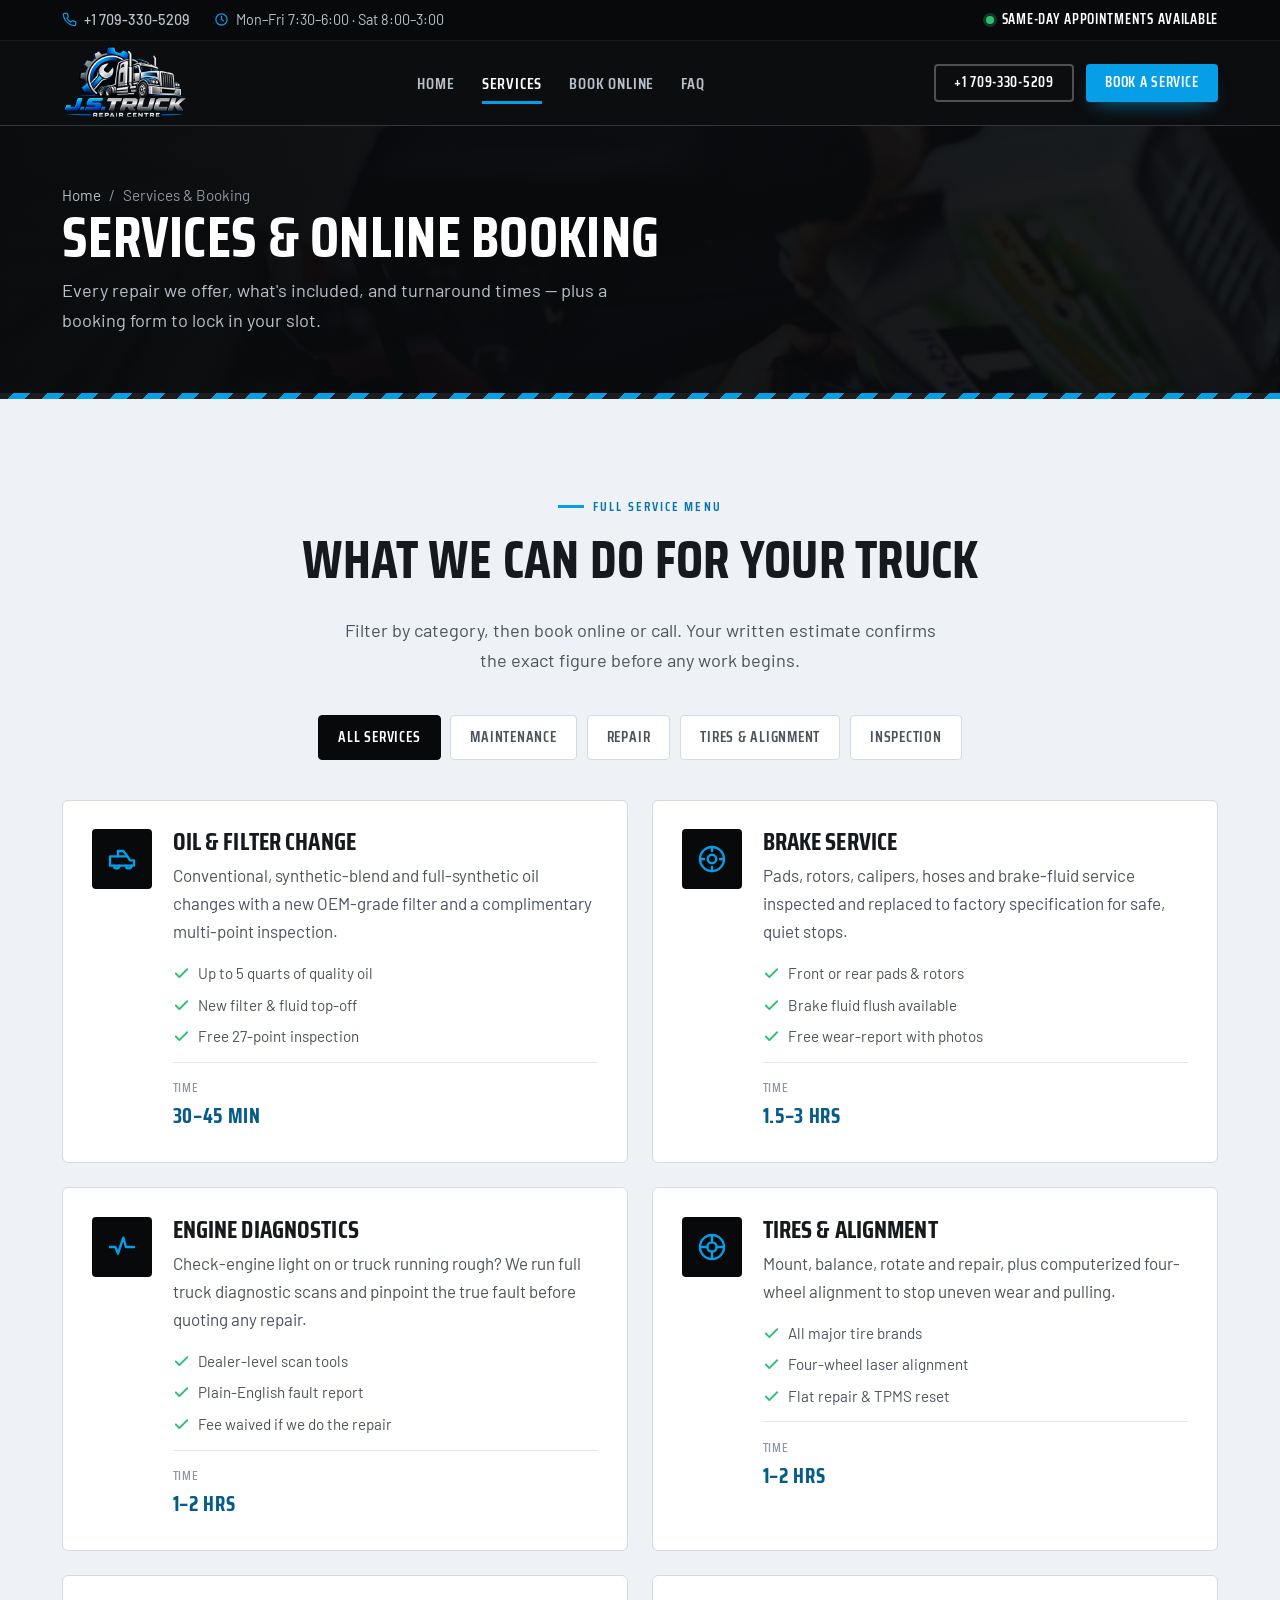
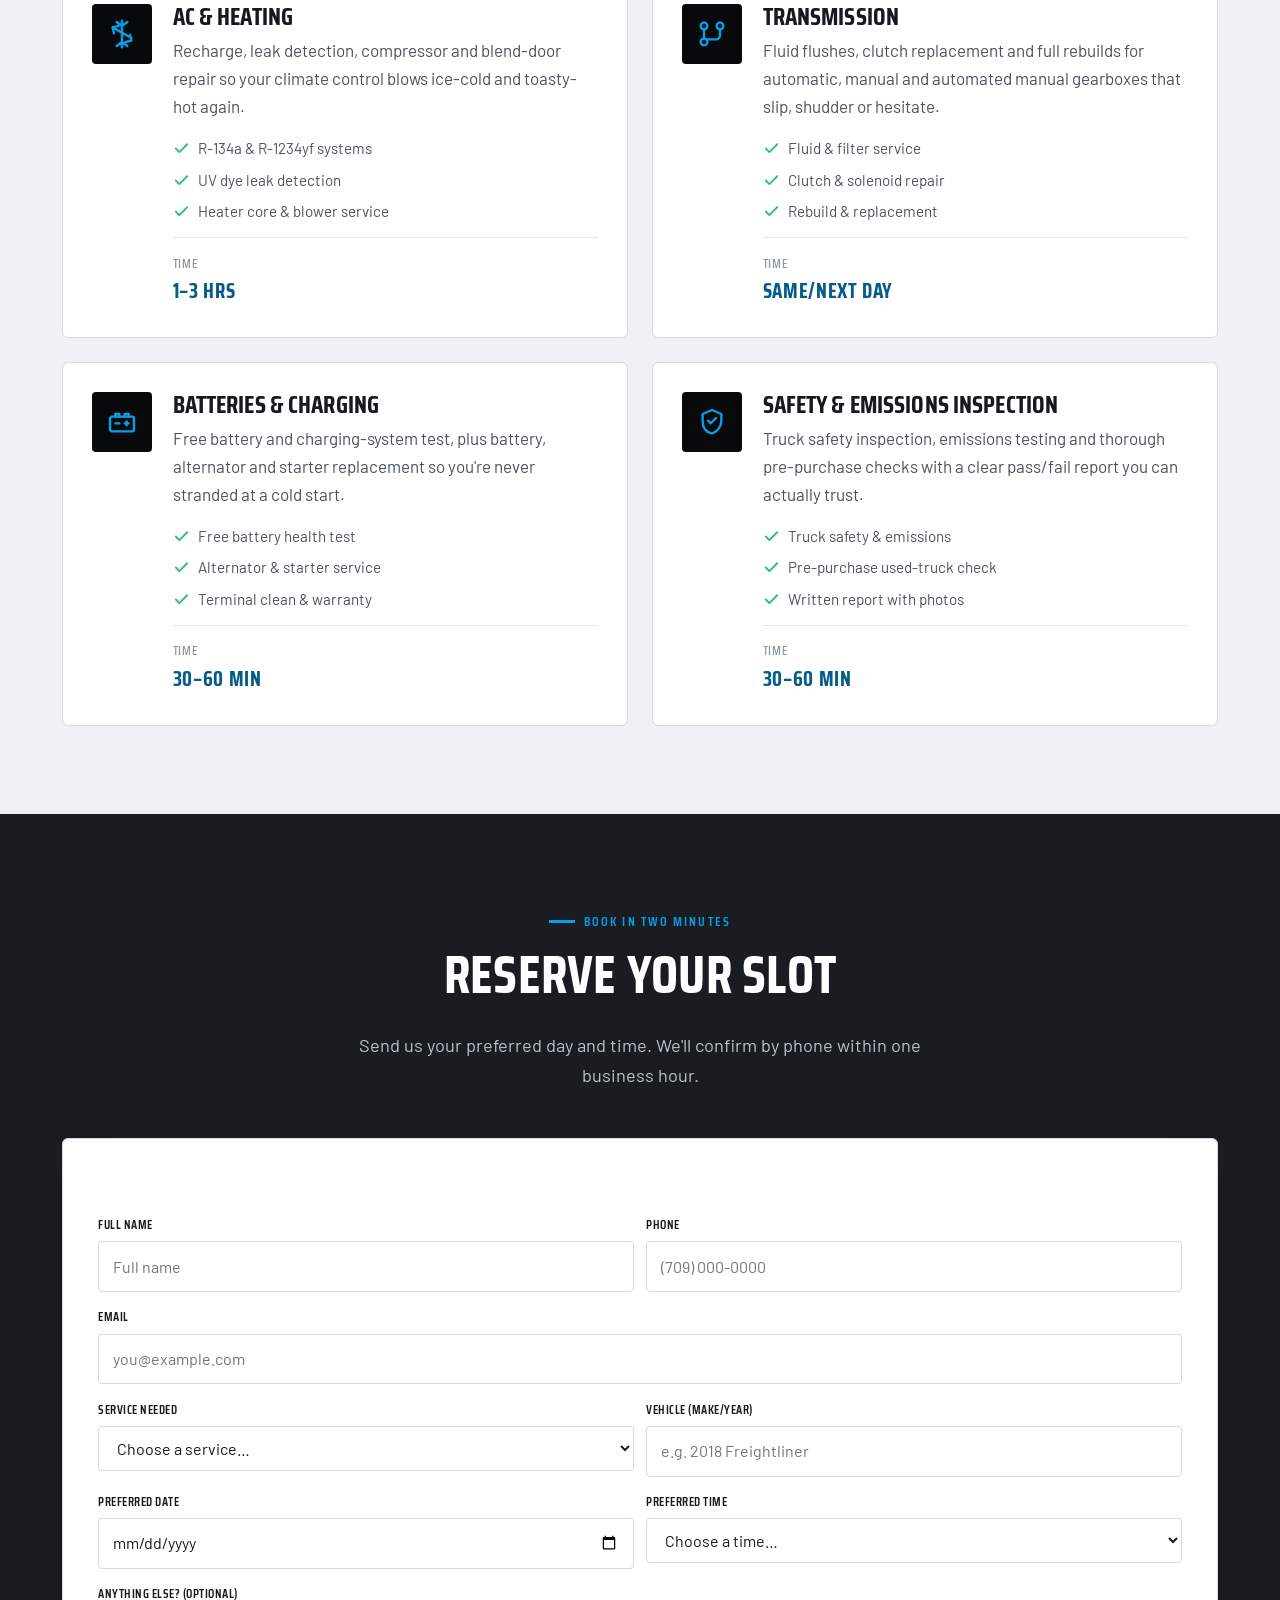
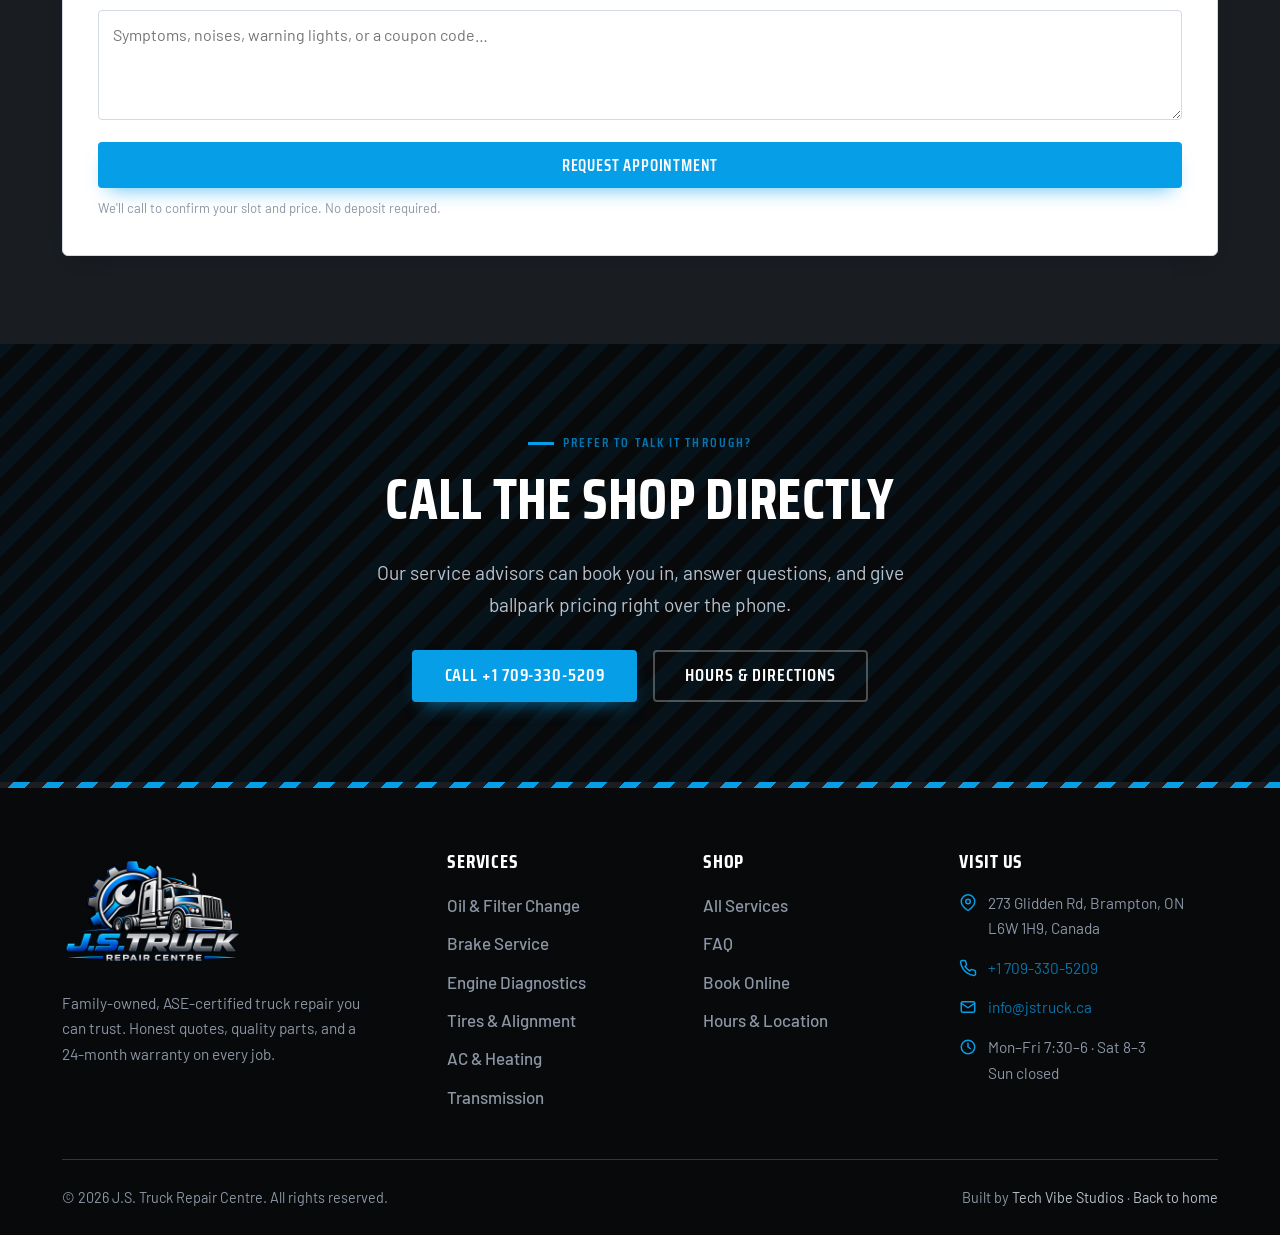
==== commit 1e254258: "fixes for new ui" ====
--- a/services.html
+++ b/services.html
@@ -5,9 +5,15 @@
   <script>document.documentElement.classList.add('js')</script>
   <meta charset="utf-8">
   <meta name="viewport" content="width=device-width, initial-scale=1">
-  <title>Services &amp; Booking — Torque Auto Repair Template</title>
+  <title>Services &amp; Booking | J.S. Truck Repair Centre</title>
   <meta name="description"
-    content="Detailed auto repair services, transparent starting prices and turnaround times, an instant cost estimator, and an online appointment booking form — the Torque Bootstrap 5 template services page.">
+    content="Explore truck repair and maintenance services at J.S. Truck Repair Centre in Brampton, Ontario, with service details and appointment booking.">
+  <meta name="theme-color" content="#07090b">
+  <link rel="icon" type="image/x-icon" href="favicon/favicon.ico">
+  <link rel="icon" type="image/png" sizes="32x32" href="favicon/favicon-32x32.png">
+  <link rel="icon" type="image/png" sizes="16x16" href="favicon/favicon-16x16.png">
+  <link rel="apple-touch-icon" sizes="180x180" href="favicon/apple-touch-icon.png">
+  <link rel="manifest" href="favicon/site.webmanifest">
   <link rel="preconnect" href="https://fonts.googleapis.com">
   <link rel="preconnect" href="https://fonts.gstatic.com" crossorigin>
   <link
@@ -30,7 +36,7 @@
             <path
               d="M22 16.92v3a2 2 0 0 1-2.18 2 19.79 19.79 0 0 1-8.63-3.07 19.5 19.5 0 0 1-6-6 19.79 19.79 0 0 1-3.07-8.67A2 2 0 0 1 4.11 2h3a2 2 0 0 1 2 1.72c.13.96.36 1.9.7 2.81a2 2 0 0 1-.45 2.11L8.09 9.91a16 16 0 0 0 6 6l1.27-1.27a2 2 0 0 1 2.11-.45c.9.34 1.85.57 2.81.7A2 2 0 0 1 22 16.92z" />
           </svg>
-          <a href="tel:+15552487100">(555) 248-7100</a>
+          <a href="tel:+17093305209">+1 709-330-5209</a>
         </li>
         <li class="tq-topbar-hide">
           <svg viewBox="0 0 24 24" fill="none" stroke="currentColor" stroke-width="2" stroke-linecap="round"
@@ -49,26 +55,20 @@
   <header>
     <nav class="tq-nav" aria-label="Primary">
       <div class="container">
-        <a class="tq-brand" href="index.html" aria-label="Torque Auto Repair — home">
-          <span class="tq-brand-mark" aria-hidden="true">
-            <svg viewBox="0 0 24 24" fill="none" stroke="currentColor" stroke-width="2" stroke-linecap="round"
-              stroke-linejoin="round">
-              <path d="M14.7 6.3a4 4 0 0 0-5.4 5.4L3 18l3 3 6.3-6.3a4 4 0 0 0 5.4-5.4l-2.3 2.3-2-2 2.3-2.3z" />
-            </svg>
-          </span>
-          Tor<b>que</b>
+        <a class="tq-brand" href="index.html" aria-label="J.S. Truck Repair Centre — home">
+          <img class="tq-brand-logo" src="logo.png" alt="J.S. Truck Repair Centre" width="1536" height="1024">
         </a>
 
         <ul class="tq-nav-links tq-nav-desktop" role="list">
           <li><a href="index.html">Home</a></li>
           <li><a href="services.html" class="active">Services</a></li>
-          <li><a href="index.html#pricing">Pricing</a></li>
+          <!-- <li><a href="index.html#pricing">Pricing</a></li> -->
           <li><a href="#book">Book Online</a></li>
           <li><a href="index.html#faq">FAQ</a></li>
         </ul>
 
         <div class="tq-nav-cta tq-nav-desktop">
-          <a href="tel:+15552487100" class="tq-btn tq-btn--ghost tq-btn--sm">(555) 248-7100</a>
+          <a href="tel:+17093305209" class="tq-btn tq-btn--ghost tq-btn--sm">+1 709-330-5209</a>
           <a href="#book" class="tq-btn tq-btn--accent tq-btn--sm">Book a Service</a>
         </div>
 
@@ -84,11 +84,11 @@
     <button class="tq-mobile-close" aria-label="Close menu">&times;</button>
     <a href="index.html">Home</a>
     <a href="services.html">Services</a>
-    <a href="index.html#pricing">Pricing</a>
+    <!-- <a href="index.html#pricing">Pricing</a> -->
     <a href="#book">Book Online</a>
     <a href="index.html#faq">FAQ</a>
     <a href="#book" class="tq-btn tq-btn--accent tq-btn--block">Book a Service</a>
-    <a href="tel:+15552487100" class="tq-btn tq-btn--ghost tq-btn--block">(555) 248-7100</a>
+    <a href="tel:+17093305209" class="tq-btn tq-btn--ghost tq-btn--block">+1 709-330-5209</a>
   </nav>
 
   <main id="main">
@@ -96,16 +96,18 @@
     <!-- ============ PAGE BANNER ============ -->
     <section class="tq-banner">
       <div class="tq-banner-bg">
-        <img src="img/banner-bay.jpg" alt="Row of cars raised on hydraulic lifts inside a busy auto repair service bay"
-          width="1600" height="620" fetchpriority="high">
+        <img src="img/banner-bay.jpg" alt="Repair service bays with vehicles raised on hydraulic lifts" width="1600"
+          height="620" fetchpriority="high">
       </div>
       <div class="container">
         <nav class="tq-crumbs" aria-label="Breadcrumb">
           <a href="index.html">Home</a> <span aria-hidden="true">/</span> <span>Services &amp; Booking</span>
         </nav>
         <h1>Services &amp; online booking</h1>
-        <p class="tq-lead" style="color:var(--tq-steel-2);margin:0;">Every repair we offer, what's included, honest
-          starting prices and turnaround times — plus an instant estimate and a booking form to lock in your slot.</p>
+        <!-- <p class="tq-lead" style="color:var(--tq-steel-2);margin:0;">Every repair we offer, what's included, honest
+          starting prices and turnaround times — plus an instant estimate and a booking form to lock in your slot.</p> -->
+        <p class="tq-lead" style="color:var(--tq-steel-2);margin:0;">Every repair we offer, what's included, and
+          turnaround times — plus a booking form to lock in your slot.</p>
       </div>
     </section>
     <div class="tq-hazard-thin" role="presentation"></div>
@@ -115,9 +117,11 @@
       <div class="container">
         <div class="tq-shead tq-shead--center tq-reveal" style="margin-bottom:2.5rem;">
           <span class="tq-eyebrow tq-eyebrow--center">Full service menu</span>
-          <h2 class="tq-h2">What we can do for your car</h2>
-          <p class="tq-lead" style="margin-inline:auto;">Filter by category, then book online or call. Prices are
-            starting points on most makes and models — your written estimate confirms the exact figure first.</p>
+          <h2 class="tq-h2">What we can do for your truck</h2>
+          <!-- <p class="tq-lead" style="margin-inline:auto;">Filter by category, then book online or call. Prices are
+            starting points on most makes and models — your written estimate confirms the exact figure first.</p> -->
+          <p class="tq-lead" style="margin-inline:auto;">Filter by category, then book online or call.
+            Your written estimate confirms the exact figure before any work begins.</p>
         </div>
 
         <!-- Filter tabs -->
@@ -157,7 +161,7 @@
                   </svg>Free 27-point inspection</li>
               </ul>
               <div class="tq-svc-meta">
-                <div>From <b>$49</b></div>
+                <!-- <div>From <b>$49</b></div> -->
                 <div>Time <b>30–45 min</b></div>
               </div>
             </div>
@@ -190,7 +194,7 @@
                   </svg>Free wear-report with photos</li>
               </ul>
               <div class="tq-svc-meta">
-                <div>From <b>$149</b></div>
+                <!-- <div>From <b>$149</b></div> -->
                 <div>Time <b>1.5–3 hrs</b></div>
               </div>
             </div>
@@ -204,7 +208,8 @@
               </svg></div>
             <div>
               <h3>Engine Diagnostics</h3>
-              <p>Check-engine light on or car running rough? We run full OBD-II scans and pinpoint the true fault before
+              <p>Check-engine light on or truck running rough? We run full truck diagnostic scans and pinpoint the true
+                fault before
                 quoting any repair.</p>
               <ul>
                 <li><svg viewBox="0 0 24 24" fill="none" stroke="currentColor" stroke-width="2.6" stroke-linecap="round"
@@ -221,7 +226,7 @@
                   </svg>Fee waived if we do the repair</li>
               </ul>
               <div class="tq-svc-meta">
-                <div>From <b>$89</b></div>
+                <!-- <div>From <b>$89</b></div> -->
                 <div>Time <b>1–2 hrs</b></div>
               </div>
             </div>
@@ -254,7 +259,7 @@
                   </svg>Flat repair &amp; TPMS reset</li>
               </ul>
               <div class="tq-svc-meta">
-                <div>From <b>$120</b></div>
+                <!-- <div>From <b>$120</b></div> -->
                 <div>Time <b>1–2 hrs</b></div>
               </div>
             </div>
@@ -286,7 +291,7 @@
                   </svg>Heater core &amp; blower service</li>
               </ul>
               <div class="tq-svc-meta">
-                <div>From <b>$110</b></div>
+                <!-- <div>From <b>$110</b></div> -->
                 <div>Time <b>1–3 hrs</b></div>
               </div>
             </div>
@@ -303,7 +308,8 @@
               </svg></div>
             <div>
               <h3>Transmission</h3>
-              <p>Fluid flushes, clutch replacement and full rebuilds for automatic, manual and CVT gearboxes that slip,
+              <p>Fluid flushes, clutch replacement and full rebuilds for automatic, manual and automated manual
+                gearboxes that slip,
                 shudder or hesitate.</p>
               <ul>
                 <li><svg viewBox="0 0 24 24" fill="none" stroke="currentColor" stroke-width="2.6" stroke-linecap="round"
@@ -320,7 +326,7 @@
                   </svg>Rebuild &amp; replacement</li>
               </ul>
               <div class="tq-svc-meta">
-                <div>From <b>$180</b></div>
+                <!-- <div>From <b>$180</b></div> -->
                 <div>Time <b>Same/next day</b></div>
               </div>
             </div>
@@ -352,7 +358,7 @@
                   </svg>Terminal clean &amp; warranty</li>
               </ul>
               <div class="tq-svc-meta">
-                <div>From <b>$139</b></div>
+                <!-- <div>From <b>$139</b></div> -->
                 <div>Time <b>30–60 min</b></div>
               </div>
             </div>
@@ -367,24 +373,24 @@
               </svg></div>
             <div>
               <h3>Safety &amp; Emissions Inspection</h3>
-              <p>State safety inspection, emissions testing and thorough pre-purchase checks with a clear pass/fail
+              <p>Truck safety inspection, emissions testing and thorough pre-purchase checks with a clear pass/fail
                 report you can actually trust.</p>
               <ul>
                 <li><svg viewBox="0 0 24 24" fill="none" stroke="currentColor" stroke-width="2.6" stroke-linecap="round"
                     stroke-linejoin="round" aria-hidden="true">
                     <path d="M20 6 9 17l-5-5" />
-                  </svg>State safety &amp; emissions</li>
-                <li><svg viewBox="0 0 24 24" fill="none" stroke="currentColor" stroke-width="2.6" stroke-linecap="round"
-                    stroke-linejoin="round" aria-hidden="true">
-                    <path d="M20 6 9 17l-5-5" />
-                  </svg>Pre-purchase used-car check</li>
+                  </svg>Truck safety &amp; emissions</li>
+                <li><svg viewBox="0 0 24 24" fill="none" stroke="currentColor" stroke-width="2.6" stroke-linecap="round"
+                    stroke-linejoin="round" aria-hidden="true">
+                    <path d="M20 6 9 17l-5-5" />
+                  </svg>Pre-purchase used-truck check</li>
                 <li><svg viewBox="0 0 24 24" fill="none" stroke="currentColor" stroke-width="2.6" stroke-linecap="round"
                     stroke-linejoin="round" aria-hidden="true">
                     <path d="M20 6 9 17l-5-5" />
                   </svg>Written report with photos</li>
               </ul>
               <div class="tq-svc-meta">
-                <div>From <b>$39</b></div>
+                <!-- <div>From <b>$39</b></div> -->
                 <div>Time <b>30–60 min</b></div>
               </div>
             </div>
@@ -398,14 +404,18 @@
       <div class="container">
         <div class="tq-shead tq-shead--center tq-reveal" style="margin-bottom:3rem;">
           <span class="tq-eyebrow tq-eyebrow--center">Book in two minutes</span>
-          <h2 class="tq-h2">Get an estimate &amp; reserve your slot</h2>
-          <p class="tq-lead" style="margin-inline:auto;">Ballpark the cost first, then send us your preferred day and
+          <!-- <h2 class="tq-h2">Get an estimate &amp; reserve your slot</h2> -->
+          <h2 class="tq-h2">Reserve your slot</h2>
+          <!-- <p class="tq-lead" style="margin-inline:auto;">Ballpark the cost first, then send us your preferred day and
+            time. We'll confirm by phone within one business hour.</p> -->
+          <p class="tq-lead" style="margin-inline:auto;">Send us your preferred day and
             time. We'll confirm by phone within one business hour.</p>
         </div>
 
-        <div class="tq-visit-grid" style="align-items:start;">
+        <!-- <div class="tq-visit-grid" style="align-items:start;"> -->
+        <div>
           <!-- Estimator -->
-          <div class="tq-estimator tq-reveal" data-estimator>
+          <!-- <div class="tq-estimator tq-reveal" data-estimator>
             <h3 style="color:#fff;font-size:1.7rem;margin-top:0;">Instant cost estimator</h3>
             <p style="color:var(--tq-steel-2);font-size:.98rem;">Pick a service and your vehicle type for a ballpark
               range. This is a guide only — your exact price is confirmed in a written quote.</p>
@@ -424,13 +434,13 @@
               </select>
             </div>
             <div class="tq-field">
-              <label for="est_vehicle">Vehicle type</label>
+              <label for="est_vehicle">Truck type</label>
               <select id="est_vehicle" name="est_vehicle">
-                <option value="compact">Compact car</option>
-                <option value="sedan" selected>Sedan</option>
-                <option value="suv">SUV / crossover</option>
-                <option value="truck">Truck / van</option>
-                <option value="luxury">Luxury / European</option>
+                <option value="light">Light-duty truck</option>
+                <option value="medium" selected>Medium-duty truck</option>
+                <option value="heavy">Heavy-duty truck</option>
+                <option value="box">Box truck</option>
+                <option value="tractor">Semi-truck / tractor</option>
               </select>
             </div>
             <div class="tq-estimate-out" data-estimate-out aria-live="polite">
@@ -438,7 +448,7 @@
               <div class="val">$—</div>
               <small>Pick a service to see an estimate</small>
             </div>
-          </div>
+          </div> -->
 
           <!-- Booking form -->
           <div class="tq-book-card tq-reveal d1">
@@ -452,7 +462,7 @@
                 </div>
                 <div class="tq-field">
                   <label for="b-phone">Phone</label>
-                  <input id="b-phone" name="phone" type="tel" placeholder="(555) 000-0000" required>
+                  <input id="b-phone" name="phone" type="tel" placeholder="(709) 000-0000" required>
                   <span class="err">Enter a valid phone number.</span>
                 </div>
               </div>
@@ -480,7 +490,7 @@
                 </div>
                 <div class="tq-field">
                   <label for="b-vehicle">Vehicle (make/year)</label>
-                  <input id="b-vehicle" name="vehicle" type="text" placeholder="e.g. 2018 Toyota" required>
+                  <input id="b-vehicle" name="vehicle" type="text" placeholder="e.g. 2018 Freightliner" required>
                   <span class="err">Enter your vehicle.</span>
                 </div>
               </div>
@@ -513,21 +523,20 @@
                 within one business hour to confirm the day, time, and quote.</div>
             </form>
           </div>
-        </div>
+      </div>
       </div>
     </section>
 
     <!-- ============ CTA BAND ============ -->
     <section class="tq-cta tq-hazard">
-      <div
-        style="position:absolute;inset:0;background:linear-gradient(rgba(18,20,23,.93),rgba(18,20,23,.93));z-index:1;">
+      <div style="position:absolute;inset:0;background:linear-gradient(rgba(7,9,11,.93),rgba(7,9,11,.93));z-index:1;">
       </div>
       <div class="container">
         <span class="tq-eyebrow tq-eyebrow--center">Prefer to talk it through?</span>
         <h2>Call the shop directly</h2>
         <p>Our service advisors can book you in, answer questions, and give ballpark pricing right over the phone.</p>
         <div class="tq-cta-actions">
-          <a href="tel:+15552487100" class="tq-btn tq-btn--accent tq-btn--lg">Call (555) 248-7100</a>
+          <a href="tel:+17093305209" class="tq-btn tq-btn--accent tq-btn--lg">Call +1 709-330-5209</a>
           <a href="index.html#visit" class="tq-btn tq-btn--ghost tq-btn--lg">Hours &amp; directions</a>
         </div>
       </div>
@@ -541,32 +550,26 @@
     <div class="container">
       <div class="tq-footer-grid">
         <div>
-          <a class="tq-brand" href="index.html" aria-label="Torque Auto Repair — home">
-            <span class="tq-brand-mark" aria-hidden="true">
-              <svg viewBox="0 0 24 24" fill="none" stroke="currentColor" stroke-width="2" stroke-linecap="round"
-                stroke-linejoin="round">
-                <path d="M14.7 6.3a4 4 0 0 0-5.4 5.4L3 18l3 3 6.3-6.3a4 4 0 0 0 5.4-5.4l-2.3 2.3-2-2 2.3-2.3z" />
-              </svg>
-            </span>
-            Tor<b>que</b>
+          <a class="tq-brand" href="index.html" aria-label="J.S. Truck Repair Centre — home">
+            <img class="tq-brand-logo" src="logo.png" alt="J.S. Truck Repair Centre" width="1536" height="1024">
           </a>
-          <p class="tq-footer-about">Family-owned, ASE-certified auto repair you can trust. Honest quotes, quality
+          <p class="tq-footer-about">Family-owned, ASE-certified truck repair you can trust. Honest quotes, quality
             parts, and a 24-month warranty on every job.</p>
-          <div class="tq-footer-social">
-            <a href="#" aria-label="Torque on Facebook"><svg viewBox="0 0 24 24" fill="currentColor" aria-hidden="true">
+          <!-- <div class="tq-footer-social">
+            <a href="#" aria-label="J.S. Truck Repair Centre on Facebook"><svg viewBox="0 0 24 24" fill="currentColor" aria-hidden="true">
                 <path d="M14 9h3V6h-3c-2.2 0-4 1.8-4 4v2H7v3h3v7h3v-7h3l1-3h-4v-2c0-.6.4-1 1-1z" />
               </svg></a>
-            <a href="#" aria-label="Torque on Instagram"><svg viewBox="0 0 24 24" fill="none" stroke="currentColor"
+            <a href="#" aria-label="J.S. Truck Repair Centre on Instagram"><svg viewBox="0 0 24 24" fill="none" stroke="currentColor"
                 stroke-width="2" aria-hidden="true">
                 <rect x="3" y="3" width="18" height="18" rx="5" />
                 <circle cx="12" cy="12" r="4" />
                 <circle cx="17.5" cy="6.5" r="1" fill="currentColor" stroke="none" />
               </svg></a>
-            <a href="#" aria-label="Torque on YouTube"><svg viewBox="0 0 24 24" fill="currentColor" aria-hidden="true">
+            <a href="#" aria-label="J.S. Truck Repair Centre on YouTube"><svg viewBox="0 0 24 24" fill="currentColor" aria-hidden="true">
                 <path
                   d="M23 12s0-3.2-.4-4.7a2.5 2.5 0 0 0-1.8-1.8C19.3 5 12 5 12 5s-7.3 0-8.8.5A2.5 2.5 0 0 0 1.4 7.3C1 8.8 1 12 1 12s0 3.2.4 4.7a2.5 2.5 0 0 0 1.8 1.8C4.7 19 12 19 12 19s7.3 0 8.8-.5a2.5 2.5 0 0 0 1.8-1.8C23 15.2 23 12 23 12zM10 15V9l5 3z" />
               </svg></a>
-          </div>
+          </div> -->
         </div>
 
         <div>
@@ -585,7 +588,7 @@
           <h5>Shop</h5>
           <ul class="tq-footer-links">
             <li><a href="index.html#services">All Services</a></li>
-            <li><a href="index.html#pricing">Pricing</a></li>
+            <!-- <li><a href="index.html#pricing">Pricing</a></li> -->
             <li><a href="index.html#faq">FAQ</a></li>
             <li><a href="#book">Book Online</a></li>
             <li><a href="index.html#visit">Hours &amp; Location</a></li>
@@ -601,7 +604,7 @@
                 <path d="M21 10c0 6-9 12-9 12s-9-6-9-12a9 9 0 0 1 18 0z" />
                 <circle cx="12" cy="10" r="3" />
               </svg>
-              <span>2140 Ironside Avenue<br>Riverton, CA 90210</span>
+              <span>273 Glidden Rd, Brampton, ON<br>L6W 1H9, Canada</span>
             </li>
             <li>
               <svg viewBox="0 0 24 24" fill="none" stroke="currentColor" stroke-width="2" stroke-linecap="round"
@@ -609,7 +612,15 @@
                 <path
                   d="M22 16.92v3a2 2 0 0 1-2.18 2 19.79 19.79 0 0 1-8.63-3.07 19.5 19.5 0 0 1-6-6 19.79 19.79 0 0 1-3.07-8.67A2 2 0 0 1 4.11 2h3a2 2 0 0 1 2 1.72c.13.96.36 1.9.7 2.81a2 2 0 0 1-.45 2.11L8.09 9.91a16 16 0 0 0 6 6l1.27-1.27a2 2 0 0 1 2.11-.45c.9.34 1.85.57 2.81.7A2 2 0 0 1 22 16.92z" />
               </svg>
-              <span><a href="tel:+15552487100">(555) 248-7100</a></span>
+              <span><a href="tel:+17093305209">+1 709-330-5209</a></span>
+            </li>
+            <li>
+              <svg viewBox="0 0 24 24" fill="none" stroke="currentColor" stroke-width="2" stroke-linecap="round"
+                stroke-linejoin="round" aria-hidden="true">
+                <rect x="3" y="5" width="18" height="14" rx="2" />
+                <path d="m3 7 9 6 9-6" />
+              </svg>
+              <span><a href="mailto:info@jstruck.ca">info@jstruck.ca</a></span>
             </li>
             <li>
               <svg viewBox="0 0 24 24" fill="none" stroke="currentColor" stroke-width="2" stroke-linecap="round"
@@ -624,8 +635,9 @@
       </div>
 
       <div class="tq-footer-bottom">
-        <p style="margin:0;">&copy; 2026 Torque Auto Repair. All rights reserved.</p>
-        <p style="margin:0;">Built with Bootstrap 5 · <a href="index.html">Back to home</a></p>
+        <p style="margin:0;">&copy; 2026 J.S. Truck Repair Centre. All rights reserved.</p>
+        <p style="margin:0;">Built by <a href="https://www.techvibestudios.in/" target="_blank"
+            rel="noopener noreferrer">Tech Vibe Studios</a> · <a href="index.html">Back to home</a></p>
       </div>
     </div>
   </footer>
--- a/css/style.css
+++ b/css/style.css
@@ -1,12 +1,12 @@
 /* =====================================================================
-   TORQUE — Free Bootstrap 5 template for auto repair shops & mechanics
-   Custom design layer. Palette: charcoal/graphite + safety-orange.
+   J.S. Truck Repair Centre — Bootstrap 5 design
+   Custom design layer. Palette: charcoal/graphite + brand blue.
    Type: Saira Condensed (display) + Barlow (body).
    ===================================================================== */
 
 :root {
   /* Charcoal / graphite base */
-  --tq-ink: #121417;
+  --tq-ink: #07090b;
   /* near-black base */
   --tq-graphite: #191C21;
   /* dark surface */
@@ -36,11 +36,11 @@
   --tq-heading: #16191D;
   /* headings on light */
 
-  /* Accent — safety orange (committed) */
-  --tq-orange: #FF6A1A;
-  --tq-orange-600: #EA5A0B;
-  --tq-orange-700: #C94A05;
-  --tq-orange-soft: #FFE7D6;
+  /* Accent — J.S. Truck brand blue */
+  --tq-blue: #079ee8;
+  --tq-blue-600: #0675ad;
+  --tq-blue-700: #055c88;
+  --tq-blue-soft: #e0f3fd;
 
   --tq-green: #2FBF71;
   /* checks / open */
@@ -95,12 +95,12 @@
 }
 
 a {
-  color: var(--tq-orange-600);
+  color: var(--tq-blue-600);
   text-decoration: none;
 }
 
 a:hover {
-  color: var(--tq-orange-700);
+  color: var(--tq-blue-700);
 }
 
 img {
@@ -119,7 +119,7 @@
   left: 12px;
   top: -60px;
   z-index: 2000;
-  background: var(--tq-orange);
+  background: var(--tq-blue);
   color: #fff;
   font-weight: 700;
   padding: .6rem 1rem;
@@ -136,7 +136,7 @@
 }
 
 :focus-visible {
-  outline: 3px solid var(--tq-orange);
+  outline: 3px solid var(--tq-blue);
   outline-offset: 2px;
 }
 
@@ -155,14 +155,14 @@
 /* Hazard stripe helper */
 .tq-hazard {
   background-image: repeating-linear-gradient(-45deg,
-      var(--tq-orange) 0, var(--tq-orange) 14px,
+      var(--tq-blue) 0, var(--tq-blue) 14px,
       var(--tq-ink) 14px, var(--tq-ink) 28px);
 }
 
 .tq-hazard-thin {
   height: 6px;
   background-image: repeating-linear-gradient(-45deg,
-      var(--tq-orange) 0, var(--tq-orange) 12px,
+      var(--tq-blue) 0, var(--tq-blue) 12px,
       #1b1d21 12px, #1b1d21 24px);
 }
 
@@ -205,19 +205,19 @@
   text-transform: uppercase;
   letter-spacing: .16em;
   font-size: .82rem;
-  color: var(--tq-orange-600);
+  color: var(--tq-blue-600);
   margin-bottom: 1rem;
 }
 
 .tq-dark .tq-eyebrow {
-  color: var(--tq-orange);
+  color: var(--tq-blue);
 }
 
 .tq-eyebrow::before {
   content: "";
   width: 26px;
   height: 3px;
-  background: var(--tq-orange);
+  background: var(--tq-blue);
   display: inline-block;
 }
 
@@ -279,13 +279,13 @@
 }
 
 .tq-btn--accent {
-  background: var(--tq-orange);
-  color: #fff;
-  box-shadow: 0 10px 20px -10px rgba(255, 106, 26, .7);
+  background: var(--tq-blue);
+  color: #fff;
+  box-shadow: 0 10px 20px -10px rgba(7, 158, 232, .7);
 }
 
 .tq-btn--accent:hover {
-  background: var(--tq-orange-600);
+  background: var(--tq-blue-600);
   color: #fff;
 }
 
@@ -306,9 +306,9 @@
 }
 
 .tq-btn--ghost:hover {
-  border-color: var(--tq-orange);
-  color: #fff;
-  background: rgba(255, 106, 26, .1);
+  border-color: var(--tq-blue);
+  color: #fff;
+  background: rgba(7, 158, 232, .1);
 }
 
 .tq-btn--outline {
@@ -318,8 +318,8 @@
 }
 
 .tq-btn--outline:hover {
-  border-color: var(--tq-orange);
-  color: var(--tq-orange-700);
+  border-color: var(--tq-blue);
+  color: var(--tq-blue-700);
 }
 
 .tq-btn--sm {
@@ -381,7 +381,7 @@
 .tq-topbar svg {
   width: 15px;
   height: 15px;
-  color: var(--tq-orange);
+  color: var(--tq-blue);
   flex: none;
 }
 
@@ -415,7 +415,7 @@
   position: sticky;
   top: 0;
   z-index: 1000;
-  background: rgba(18, 20, 23, .98);
+  background: rgba(7, 9, 11, .98);
   backdrop-filter: blur(6px);
   border-bottom: 1px solid var(--tq-line-dark);
   transition: box-shadow .2s ease, background-color .2s ease;
@@ -446,12 +446,28 @@
   line-height: 1;
 }
 
+.tq-brand-logo {
+  display: block;
+  width: 126px;
+  height: 84px;
+  object-fit: contain;
+}
+
+.tq-footer .tq-brand-logo {
+  width: 180px;
+  height: 120px;
+}
+
+.tq-footer-contact a {
+  overflow-wrap: anywhere;
+}
+
 .tq-brand:hover {
   color: #fff;
 }
 
 .tq-brand b {
-  color: var(--tq-orange);
+  color: var(--tq-blue);
   font-weight: 700;
 }
 
@@ -459,7 +475,7 @@
   width: 40px;
   height: 40px;
   border-radius: var(--tq-radius);
-  background: var(--tq-orange);
+  background: var(--tq-blue);
   display: grid;
   place-items: center;
   flex: none;
@@ -498,7 +514,7 @@
   bottom: -2px;
   height: 3px;
   width: 0;
-  background: var(--tq-orange);
+  background: var(--tq-blue);
   transition: width .2s ease;
 }
 
@@ -557,7 +573,7 @@
   height: 100%;
   width: min(86vw, 340px);
   background: var(--tq-graphite);
-  border-left: 3px solid var(--tq-orange);
+  border-left: 3px solid var(--tq-blue);
   transform: translateX(100%);
   transition: transform .28s ease;
   z-index: 1200;
@@ -584,7 +600,7 @@
 }
 
 .tq-mobile a:hover {
-  color: var(--tq-orange);
+  color: var(--tq-blue);
 }
 
 .tq-mobile .tq-btn {
@@ -651,7 +667,7 @@
   position: absolute;
   inset: 0;
   background:
-    linear-gradient(100deg, rgba(18, 20, 23, .97) 0%, rgba(18, 20, 23, .86) 42%, rgba(18, 20, 23, .55) 100%);
+    linear-gradient(100deg, rgba(7, 9, 11, .97) 0%, rgba(7, 9, 11, .86) 42%, rgba(7, 9, 11, .55) 100%);
 }
 
 .tq-hero .container {
@@ -671,9 +687,9 @@
   display: inline-flex;
   align-items: center;
   gap: .6rem;
-  background: rgba(255, 106, 26, .14);
-  border: 1px solid rgba(255, 106, 26, .4);
-  color: var(--tq-orange);
+  background: rgba(7, 158, 232, .14);
+  border: 1px solid rgba(7, 158, 232, .4);
+  color: var(--tq-blue);
   font-family: var(--tq-display);
   font-weight: 600;
   text-transform: uppercase;
@@ -691,7 +707,7 @@
 }
 
 .tq-hero h1 .u {
-  color: var(--tq-orange);
+  color: var(--tq-blue);
 }
 
 .tq-hero-sub {
@@ -721,7 +737,7 @@
 .tq-hero-phone svg {
   width: 20px;
   height: 20px;
-  color: var(--tq-orange);
+  color: var(--tq-blue);
 }
 
 /* Quick-quote mini form card */
@@ -745,7 +761,7 @@
 .tq-quote-head svg {
   width: 26px;
   height: 26px;
-  color: var(--tq-orange);
+  color: var(--tq-blue);
 }
 
 .tq-quote-head h3 {
@@ -802,8 +818,8 @@
 
 .tq-field input:focus, .tq-field select:focus, .tq-field textarea:focus {
   outline: none;
-  border-color: var(--tq-orange);
-  box-shadow: 0 0 0 3px rgba(255, 106, 26, .16);
+  border-color: var(--tq-blue);
+  box-shadow: 0 0 0 3px rgba(7, 158, 232, .16);
 }
 
 .tq-field-row {
@@ -881,7 +897,7 @@
 }
 
 .tq-trust-num .u {
-  color: var(--tq-orange);
+  color: var(--tq-blue);
 }
 
 .tq-trust-label {
@@ -914,7 +930,7 @@
   top: 0;
   height: 4px;
   width: 100%;
-  background: var(--tq-orange);
+  background: var(--tq-blue);
   transform: scaleX(0);
   transform-origin: left;
   transition: transform .2s ease;
@@ -943,7 +959,7 @@
 .tq-service-ico svg {
   width: 30px;
   height: 30px;
-  color: var(--tq-orange);
+  color: var(--tq-blue);
 }
 
 .tq-service h3 {
@@ -982,7 +998,7 @@
 }
 
 .tq-price-from b {
-  color: var(--tq-orange-700);
+  color: var(--tq-blue-700);
   font-size: 1.5rem;
 }
 
@@ -999,7 +1015,7 @@
 }
 
 .tq-service-link:hover {
-  color: var(--tq-orange-700);
+  color: var(--tq-blue-700);
 }
 
 .tq-service-link svg {
@@ -1029,7 +1045,7 @@
   position: absolute;
   left: -18px;
   bottom: 26px;
-  background: var(--tq-orange);
+  background: var(--tq-blue);
   color: #fff;
   padding: 1.1rem 1.3rem;
   border-radius: var(--tq-radius);
@@ -1068,20 +1084,20 @@
   height: 50px;
   flex: none;
   border-radius: var(--tq-radius);
-  background: rgba(255, 106, 26, .12);
-  border: 1px solid rgba(255, 106, 26, .28);
+  background: rgba(7, 158, 232, .12);
+  border: 1px solid rgba(7, 158, 232, .28);
   display: grid;
   place-items: center;
 }
 
 .tq-dark .tq-why-ico {
-  background: rgba(255, 106, 26, .16);
+  background: rgba(7, 158, 232, .16);
 }
 
 .tq-why-ico svg {
   width: 26px;
   height: 26px;
-  color: var(--tq-orange);
+  color: var(--tq-blue);
 }
 
 .tq-why-item h4 {
@@ -1137,7 +1153,7 @@
   font-family: var(--tq-display);
   font-weight: 700;
   font-size: 1.3rem;
-  color: var(--tq-orange-700);
+  color: var(--tq-blue-700);
   white-space: nowrap;
 }
 
@@ -1154,7 +1170,7 @@
   margin-top: 2rem;
   background: #fff;
   border: 1px solid var(--tq-line);
-  border-left: 4px solid var(--tq-orange);
+  border-left: 4px solid var(--tq-blue);
   border-radius: var(--tq-radius);
   padding: 1.1rem 1.3rem;
   font-size: .95rem;
@@ -1179,8 +1195,8 @@
   font-size: 3.6rem;
   line-height: 1;
   color: transparent;
-  -webkit-text-stroke: 2px var(--tq-orange);
-  text-stroke: 2px var(--tq-orange);
+  -webkit-text-stroke: 2px var(--tq-blue);
+  text-stroke: 2px var(--tq-blue);
   margin-bottom: .4rem;
 }
 
@@ -1197,7 +1213,7 @@
 .tq-step-ico svg {
   width: 32px;
   height: 32px;
-  color: var(--tq-orange);
+  color: var(--tq-blue);
 }
 
 .tq-step h3 {
@@ -1234,7 +1250,7 @@
 }
 
 .tq-stat-num .u {
-  color: var(--tq-orange);
+  color: var(--tq-blue);
 }
 
 .tq-stat-label {
@@ -1278,7 +1294,7 @@
   position: absolute;
   left: 12px;
   top: 12px;
-  background: var(--tq-orange);
+  background: var(--tq-blue);
   color: #fff;
   font-family: var(--tq-display);
   font-weight: 600;
@@ -1295,7 +1311,7 @@
 }
 
 .tq-mechanic-role {
-  color: var(--tq-orange-700);
+  color: var(--tq-blue-700);
   font-family: var(--tq-display);
   font-weight: 600;
   text-transform: uppercase;
@@ -1348,7 +1364,7 @@
 }
 
 .tq-testi-stars {
-  color: var(--tq-orange);
+  color: var(--tq-blue);
   display: flex;
   gap: 2px;
   margin-bottom: 1rem;
@@ -1416,8 +1432,8 @@
 }
 
 .tq-testi-btn:hover {
-  background: var(--tq-orange);
-  border-color: var(--tq-orange);
+  background: var(--tq-blue);
+  border-color: var(--tq-blue);
 }
 
 .tq-testi-btn svg {
@@ -1448,8 +1464,8 @@
 }
 
 .tq-brand-chip:hover {
-  border-color: var(--tq-orange);
-  color: var(--tq-orange-700);
+  border-color: var(--tq-blue);
+  color: var(--tq-blue-700);
 }
 
 /* ---------------- Coupons / specials ---------------- */
@@ -1462,7 +1478,7 @@
 .tq-coupon {
   position: relative;
   background: #fff;
-  border: 2px dashed var(--tq-orange);
+  border: 2px dashed var(--tq-blue);
   border-radius: var(--tq-radius-lg);
   padding: 1.8rem;
   overflow: hidden;
@@ -1491,7 +1507,7 @@
   font-family: var(--tq-display);
   font-weight: 700;
   font-size: 2.6rem;
-  color: var(--tq-orange-700);
+  color: var(--tq-blue-700);
   line-height: 1;
 }
 
@@ -1521,7 +1537,7 @@
 }
 
 .tq-coupon-code b {
-  color: var(--tq-orange);
+  color: var(--tq-blue);
   border-left: 1px dashed rgba(255, 255, 255, .3);
   padding-left: .5rem;
 }
@@ -1549,7 +1565,7 @@
 }
 
 .tq-faq details[open] {
-  border-color: var(--tq-orange);
+  border-color: var(--tq-blue);
   box-shadow: var(--tq-shadow-sm);
 }
 
@@ -1603,7 +1619,7 @@
 }
 
 .tq-faq details[open] summary .tq-faq-ico {
-  background: var(--tq-orange);
+  background: var(--tq-blue);
 }
 
 .tq-faq details[open] summary .tq-faq-ico::before,
@@ -1698,7 +1714,7 @@
 }
 
 .tq-hours-table li.today {
-  background: var(--tq-orange-soft);
+  background: var(--tq-blue-soft);
   margin: 0 -.8rem;
   padding: .7rem .8rem;
   border-radius: var(--tq-radius);
@@ -1720,7 +1736,7 @@
 .tq-visit-line svg {
   width: 22px;
   height: 22px;
-  color: var(--tq-orange);
+  color: var(--tq-blue);
   flex: none;
   margin-top: 2px;
 }
@@ -1754,7 +1770,7 @@
 .tq-map-diag {
   position: absolute;
   inset: 0;
-  background: repeating-linear-gradient(-45deg, transparent 0 40px, rgba(255, 106, 26, .04) 40px 41px);
+  background: repeating-linear-gradient(-45deg, transparent 0 40px, rgba(7, 158, 232, .04) 40px 41px);
 }
 
 .tq-map-pin {
@@ -1767,10 +1783,10 @@
   width: 26px;
   height: 26px;
   border-radius: 50% 50% 50% 0;
-  background: var(--tq-orange);
+  background: var(--tq-blue);
   transform: rotate(-45deg);
   margin: 0 auto 1.4rem;
-  box-shadow: 0 0 0 8px rgba(255, 106, 26, .2);
+  box-shadow: 0 0 0 8px rgba(7, 158, 232, .2);
 }
 
 .tq-map .tq-btn {
@@ -1829,7 +1845,7 @@
 }
 
 .tq-footer-links a:hover {
-  color: var(--tq-orange);
+  color: var(--tq-blue);
 }
 
 .tq-footer-contact {
@@ -1850,7 +1866,7 @@
 .tq-footer-contact svg {
   width: 18px;
   height: 18px;
-  color: var(--tq-orange);
+  color: var(--tq-blue);
   flex: none;
   margin-top: 3px;
 }
@@ -1873,8 +1889,8 @@
 }
 
 .tq-footer-social a:hover {
-  background: var(--tq-orange);
-  border-color: var(--tq-orange);
+  background: var(--tq-blue);
+  border-color: var(--tq-blue);
   color: #fff;
 }
 
@@ -1900,7 +1916,7 @@
 }
 
 .tq-footer-bottom a:hover {
-  color: var(--tq-orange);
+  color: var(--tq-blue);
 }
 
 /* ---------------- Page banner (services.html) ---------------- */
@@ -1929,7 +1945,7 @@
   content: "";
   position: absolute;
   inset: 0;
-  background: linear-gradient(90deg, rgba(18, 20, 23, .95), rgba(18, 20, 23, .7));
+  background: linear-gradient(90deg, rgba(7, 9, 11, .95), rgba(7, 9, 11, .7));
 }
 
 .tq-banner .container {
@@ -1956,7 +1972,7 @@
 }
 
 .tq-crumbs a:hover {
-  color: var(--tq-orange);
+  color: var(--tq-blue);
 }
 
 /* ---------------- Filter tabs (services page) ---------------- */
@@ -1984,8 +2000,8 @@
 }
 
 .tq-filter-btn:hover {
-  border-color: var(--tq-orange);
-  color: var(--tq-orange-700);
+  border-color: var(--tq-blue);
+  color: var(--tq-blue-700);
 }
 
 .tq-filter-btn.active {
@@ -2027,7 +2043,7 @@
 .tq-svc-detail-card .ico svg {
   width: 32px;
   height: 32px;
-  color: var(--tq-orange);
+  color: var(--tq-blue);
 }
 
 .tq-svc-detail-card h3 {
@@ -2079,7 +2095,7 @@
 .tq-svc-meta b {
   display: block;
   font-size: 1.3rem;
-  color: var(--tq-orange-700);
+  color: var(--tq-blue-700);
 }
 
 /* Estimator / calculator (services page) */
@@ -2127,7 +2143,7 @@
   font-family: var(--tq-display);
   font-weight: 700;
   font-size: 3rem;
-  color: var(--tq-orange);
+  color: var(--tq-blue);
   line-height: 1.1;
 }
 
